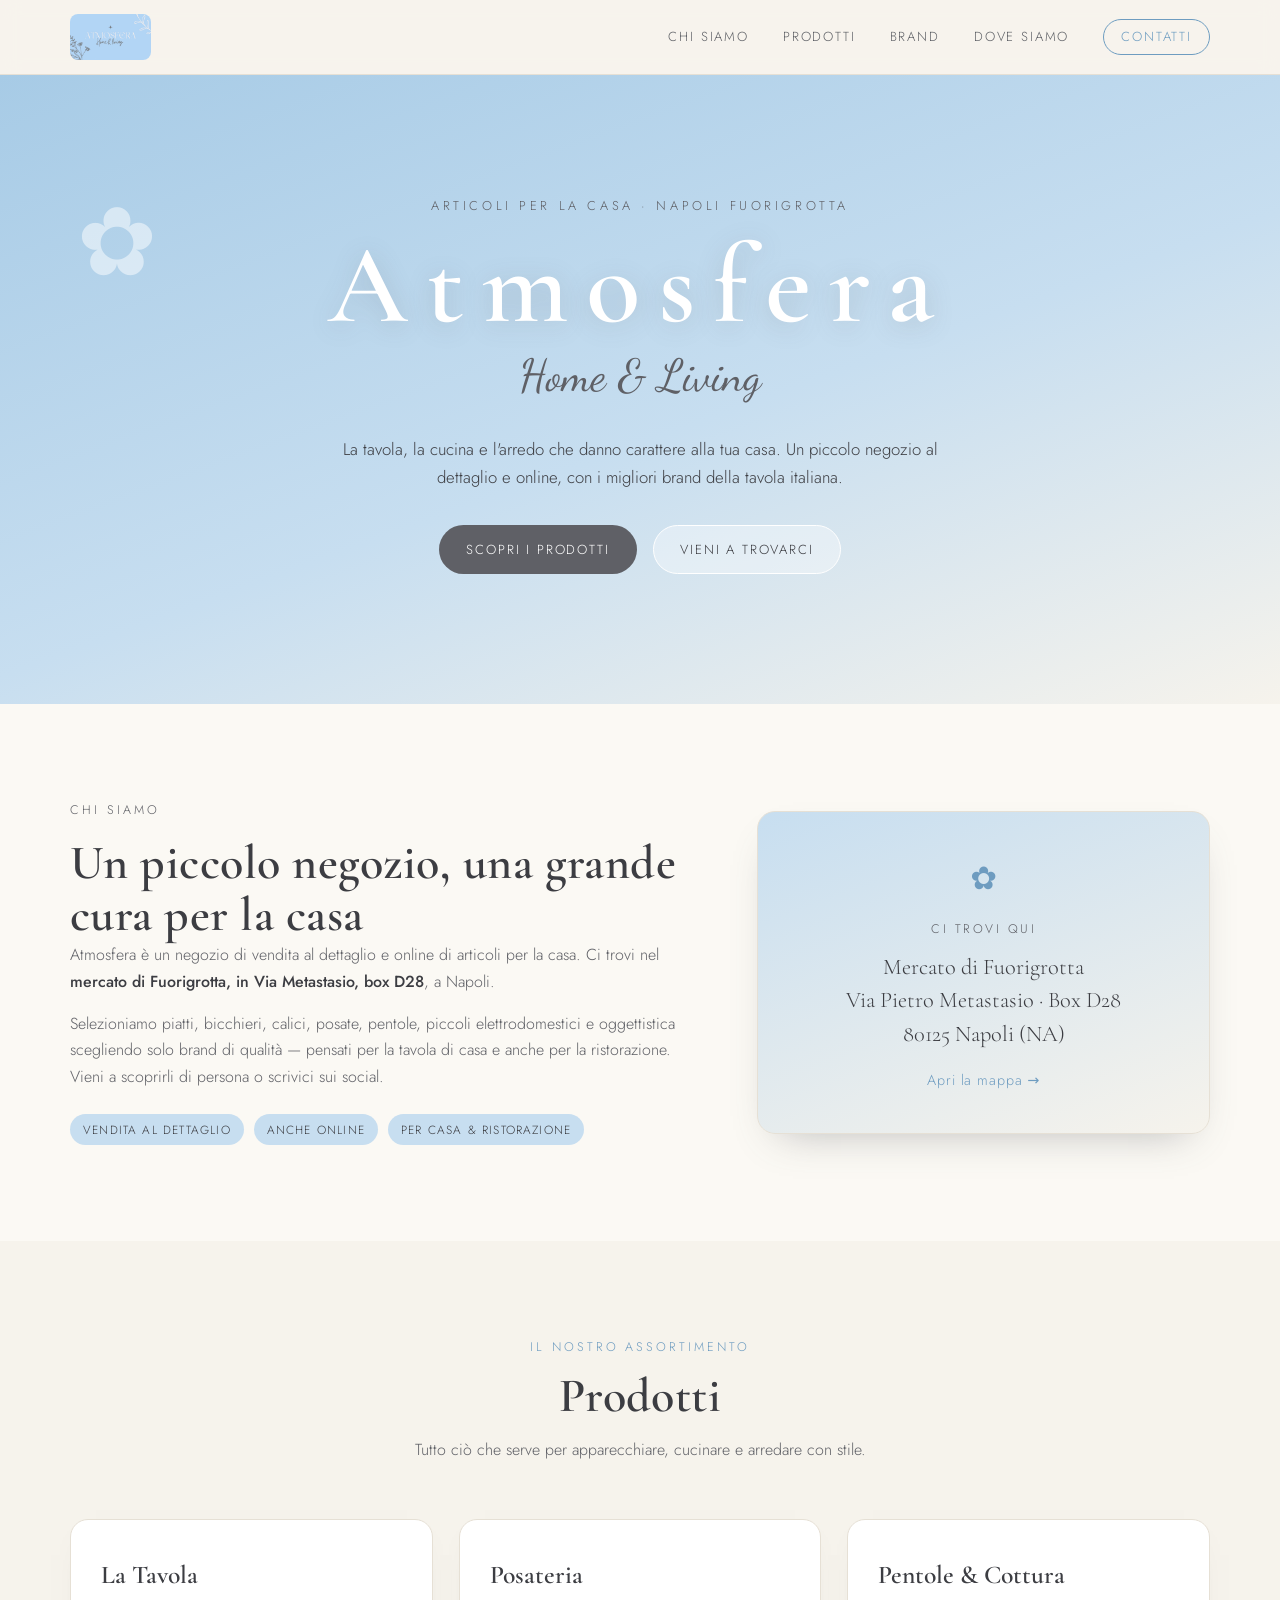
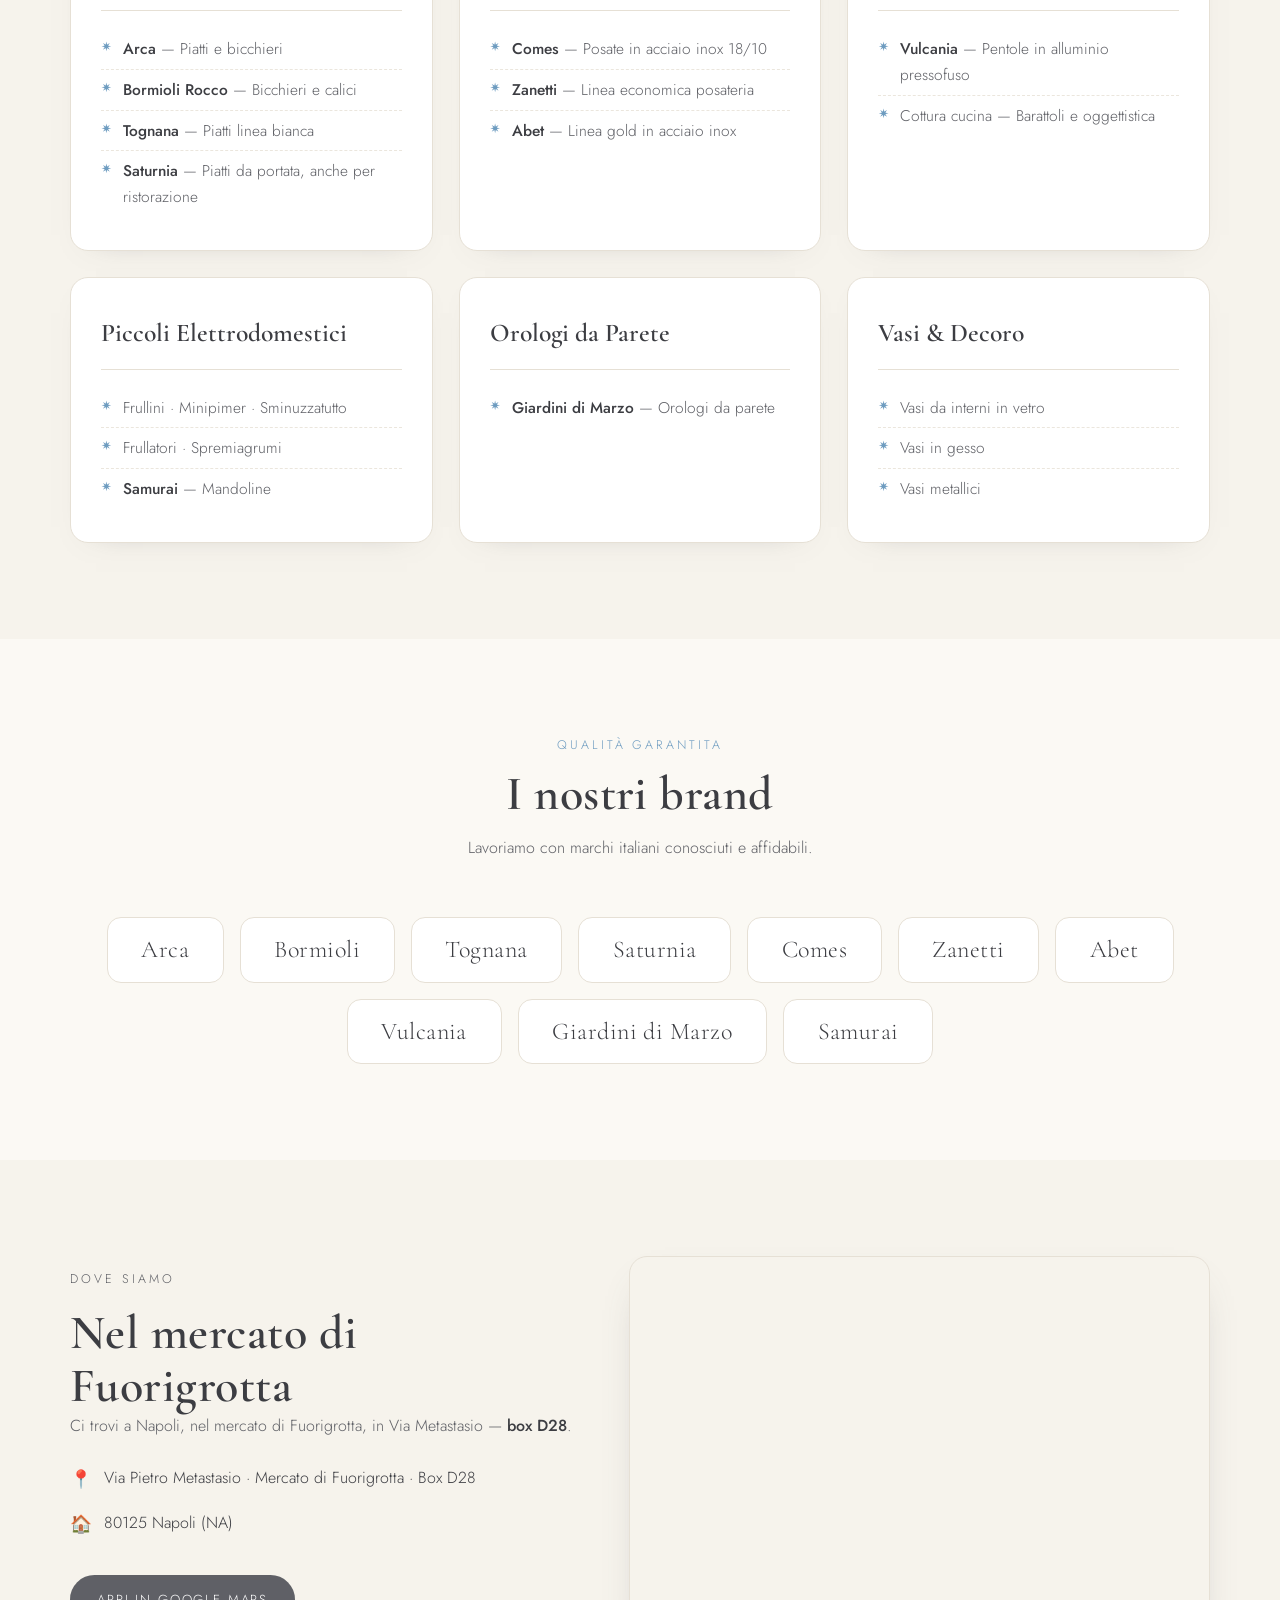
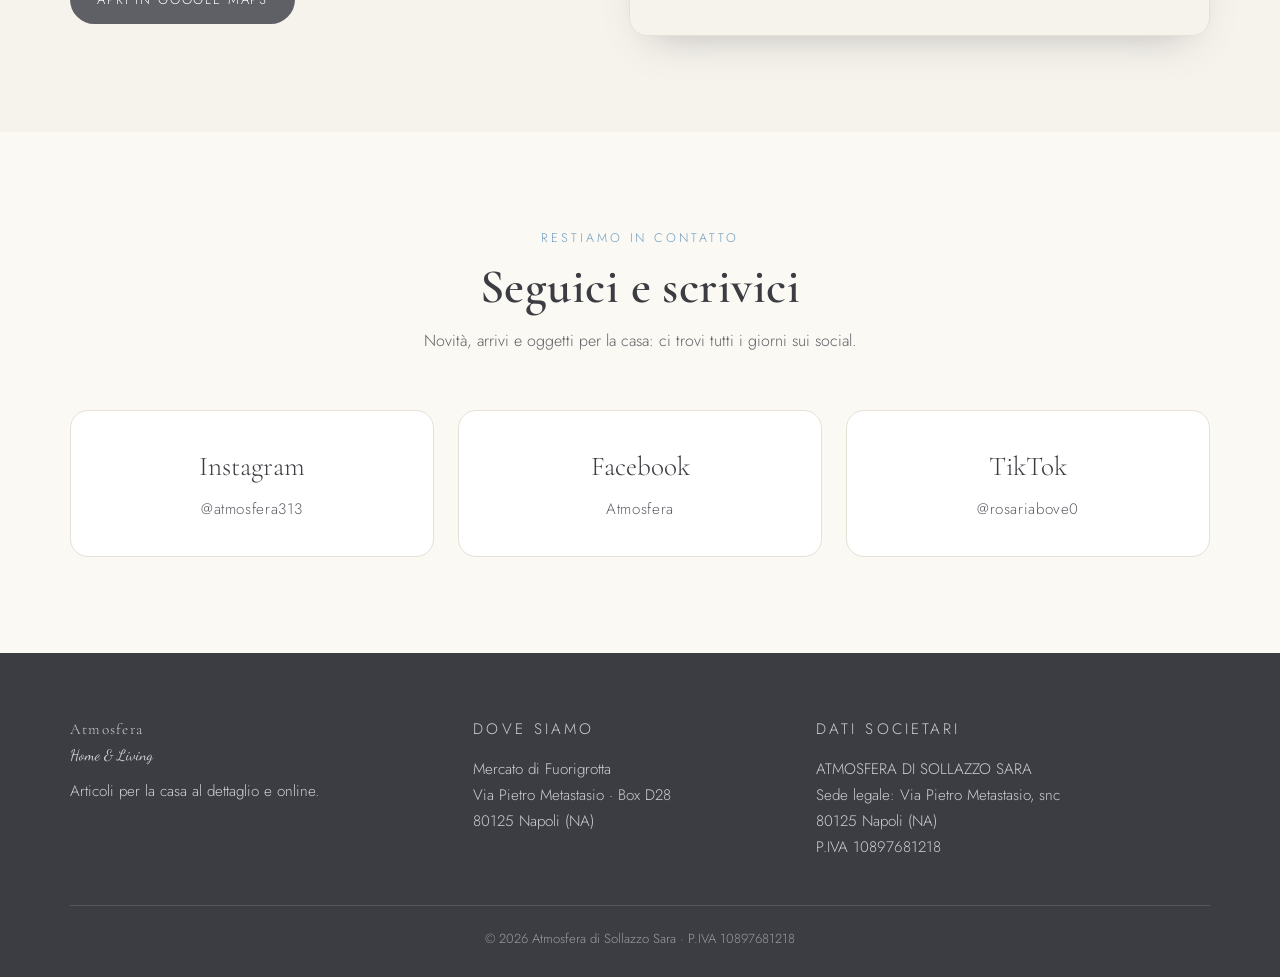
==== index.html @ 94b23c89 "Sito one-page Atmosfera Home & Living Pagina statica pronta per Cloudflare Pages: Chi siamo, Prodott" ====
<!DOCTYPE html>
<html lang="it">
<head>
  <meta charset="UTF-8" />
  <meta name="viewport" content="width=device-width, initial-scale=1.0" />
  <title>Atmosfera — Home &amp; Living | Articoli per la casa a Napoli Fuorigrotta</title>
  <meta name="description" content="Atmosfera, negozio di articoli per la casa a Napoli Fuorigrotta. Piatti, bicchieri, calici, posate, pentole, piccoli elettrodomestici e oggettistica dei migliori brand: Arca, Bormioli, Tognana, Saturnia, Comes, Zanetti, Abet, Vulcania." />
  <meta name="theme-color" content="#A7CBE6" />

  <!-- Open Graph -->
  <meta property="og:type" content="website" />
  <meta property="og:title" content="Atmosfera — Home &amp; Living" />
  <meta property="og:description" content="Articoli per la casa a Napoli Fuorigrotta. La tavola, la cucina e l'arredo, con i migliori brand." />
  <meta property="og:image" content="logo_atmosfera.jpeg" />

  <link rel="icon" type="image/jpeg" href="logo_atmosfera.jpeg" />

  <link rel="preconnect" href="https://fonts.googleapis.com" />
  <link rel="preconnect" href="https://fonts.gstatic.com" crossorigin />
  <link href="https://fonts.googleapis.com/css2?family=Cormorant+Garamond:wght@400;500;600;700&family=Dancing+Script:wght@500;600&family=Jost:wght@300;400;500&display=swap" rel="stylesheet" />

  <link rel="stylesheet" href="styles.css" />
</head>
<body>

  <!-- ===== HEADER ===== -->
  <header class="site-header" id="top">
    <div class="container header-inner">
      <a href="#top" class="brand">
        <img src="logo_atmosfera.jpeg" alt="Atmosfera Home &amp; Living" class="brand-logo" />
      </a>
      <nav class="nav" id="nav">
        <a href="#chi-siamo">Chi siamo</a>
        <a href="#prodotti">Prodotti</a>
        <a href="#brand">Brand</a>
        <a href="#dove">Dove siamo</a>
        <a href="#contatti" class="nav-cta">Contatti</a>
      </nav>
      <button class="nav-toggle" id="navToggle" aria-label="Apri il menu" aria-expanded="false">
        <span></span><span></span><span></span>
      </button>
    </div>
  </header>

  <!-- ===== HERO ===== -->
  <section class="hero">
    <div class="hero-leaf hero-leaf--left">&#10047;</div>
    <div class="container hero-inner reveal">
      <p class="hero-kicker">Articoli per la casa &middot; Napoli Fuorigrotta</p>
      <h1 class="hero-title">Atmosfera</h1>
      <p class="hero-tagline">Home &amp; Living</p>
      <p class="hero-sub">La tavola, la cucina e l'arredo che danno carattere alla tua casa.
        Un piccolo negozio al dettaglio e online, con i migliori brand della tavola italiana.</p>
      <div class="hero-actions">
        <a href="#prodotti" class="btn btn-primary">Scopri i prodotti</a>
        <a href="#dove" class="btn btn-ghost">Vieni a trovarci</a>
      </div>
    </div>
  </section>

  <!-- ===== CHI SIAMO ===== -->
  <section class="section" id="chi-siamo">
    <div class="container chi-grid">
      <div class="chi-text reveal">
        <p class="eyebrow">Chi siamo</p>
        <h2 class="section-title">Un piccolo negozio, una grande cura per la casa</h2>
        <p>Atmosfera è un negozio di vendita al dettaglio e online di articoli per la casa.
          Ci trovi nel <strong>mercato di Fuorigrotta, in Via Metastasio, box D28</strong>, a Napoli.</p>
        <p>Selezioniamo piatti, bicchieri, calici, posate, pentole, piccoli elettrodomestici e
          oggettistica scegliendo solo brand di qualità — pensati per la tavola di casa e anche
          per la ristorazione. Vieni a scoprirli di persona o scrivici sui social.</p>
        <div class="chi-badges">
          <span class="badge">Vendita al dettaglio</span>
          <span class="badge">Anche online</span>
          <span class="badge">Per casa &amp; ristorazione</span>
        </div>
      </div>
      <div class="chi-card reveal">
        <span class="chi-star">&#10047;</span>
        <p class="chi-card-label">Ci trovi qui</p>
        <p class="chi-card-addr">Mercato di Fuorigrotta<br />Via Pietro Metastasio &middot; Box D28<br />80125 Napoli (NA)</p>
        <a href="#dove" class="link-arrow">Apri la mappa &rarr;</a>
      </div>
    </div>
  </section>

  <!-- ===== PRODOTTI ===== -->
  <section class="section section-alt" id="prodotti">
    <div class="container">
      <div class="section-head reveal">
        <p class="eyebrow">Il nostro assortimento</p>
        <h2 class="section-title">Prodotti</h2>
        <p class="section-lead">Tutto ciò che serve per apparecchiare, cucinare e arredare con stile.</p>
      </div>

      <div class="cat-grid">

        <article class="cat-card reveal">
          <h3 class="cat-title">La Tavola</h3>
          <ul class="cat-list">
            <li><strong>Arca</strong> — Piatti e bicchieri</li>
            <li><strong>Bormioli Rocco</strong> — Bicchieri e calici</li>
            <li><strong>Tognana</strong> — Piatti linea bianca</li>
            <li><strong>Saturnia</strong> — Piatti da portata, anche per ristorazione</li>
          </ul>
        </article>

        <article class="cat-card reveal">
          <h3 class="cat-title">Posateria</h3>
          <ul class="cat-list">
            <li><strong>Comes</strong> — Posate in acciaio inox 18/10</li>
            <li><strong>Zanetti</strong> — Linea economica posateria</li>
            <li><strong>Abet</strong> — Linea gold in acciaio inox</li>
          </ul>
        </article>

        <article class="cat-card reveal">
          <h3 class="cat-title">Pentole &amp; Cottura</h3>
          <ul class="cat-list">
            <li><strong>Vulcania</strong> — Pentole in alluminio pressofuso</li>
            <li>Cottura cucina — Barattoli e oggettistica</li>
          </ul>
        </article>

        <article class="cat-card reveal">
          <h3 class="cat-title">Piccoli Elettrodomestici</h3>
          <ul class="cat-list">
            <li>Frullini &middot; Minipimer &middot; Sminuzzatutto</li>
            <li>Frullatori &middot; Spremiagrumi</li>
            <li><strong>Samurai</strong> — Mandoline</li>
          </ul>
        </article>

        <article class="cat-card reveal">
          <h3 class="cat-title">Orologi da Parete</h3>
          <ul class="cat-list">
            <li><strong>Giardini di Marzo</strong> — Orologi da parete</li>
          </ul>
        </article>

        <article class="cat-card reveal">
          <h3 class="cat-title">Vasi &amp; Decoro</h3>
          <ul class="cat-list">
            <li>Vasi da interni in vetro</li>
            <li>Vasi in gesso</li>
            <li>Vasi metallici</li>
          </ul>
        </article>

      </div>
    </div>
  </section>

  <!-- ===== BRAND ===== -->
  <section class="section" id="brand">
    <div class="container">
      <div class="section-head reveal">
        <p class="eyebrow">Qualità garantita</p>
        <h2 class="section-title">I nostri brand</h2>
        <p class="section-lead">Lavoriamo con marchi italiani conosciuti e affidabili.</p>
      </div>
      <div class="brand-grid reveal">
        <span class="brand-chip">Arca</span>
        <span class="brand-chip">Bormioli</span>
        <span class="brand-chip">Tognana</span>
        <span class="brand-chip">Saturnia</span>
        <span class="brand-chip">Comes</span>
        <span class="brand-chip">Zanetti</span>
        <span class="brand-chip">Abet</span>
        <span class="brand-chip">Vulcania</span>
        <span class="brand-chip">Giardini di Marzo</span>
        <span class="brand-chip">Samurai</span>
      </div>
    </div>
  </section>

  <!-- ===== DOVE SIAMO ===== -->
  <section class="section section-alt" id="dove">
    <div class="container dove-grid">
      <div class="dove-text reveal">
        <p class="eyebrow">Dove siamo</p>
        <h2 class="section-title">Nel mercato di Fuorigrotta</h2>
        <p>Ci trovi a Napoli, nel mercato di Fuorigrotta, in Via Metastasio — <strong>box D28</strong>.</p>
        <ul class="info-list">
          <li><span>&#128205;</span> Via Pietro Metastasio &middot; Mercato di Fuorigrotta &middot; Box D28</li>
          <li><span>&#127968;</span> 80125 Napoli (NA)</li>
        </ul>
        <a class="btn btn-primary" target="_blank" rel="noopener"
           href="https://www.google.com/maps/search/?api=1&amp;query=Mercato+di+Fuorigrotta+Via+Metastasio+Napoli">
           Apri in Google Maps
        </a>
      </div>
      <div class="map-wrap reveal">
        <iframe
          title="Mappa Atmosfera — Mercato di Fuorigrotta, Via Metastasio, Napoli"
          src="https://maps.google.com/maps?q=Mercato%20di%20Fuorigrotta%20Via%20Metastasio%20Napoli&amp;t=&amp;z=15&amp;ie=UTF8&amp;iwloc=&amp;output=embed"
          width="100%" height="100%" style="border:0;" allowfullscreen="" loading="lazy"
          referrerpolicy="no-referrer-when-downgrade"></iframe>
      </div>
    </div>
  </section>

  <!-- ===== CONTATTI ===== -->
  <section class="section" id="contatti">
    <div class="container">
      <div class="section-head reveal">
        <p class="eyebrow">Restiamo in contatto</p>
        <h2 class="section-title">Seguici e scrivici</h2>
        <p class="section-lead">Novità, arrivi e oggetti per la casa: ci trovi tutti i giorni sui social.</p>
      </div>
      <div class="social-grid reveal">
        <a class="social-card" href="https://instagram.com/atmosfera313" target="_blank" rel="noopener">
          <span class="social-name">Instagram</span>
          <span class="social-handle">@atmosfera313</span>
        </a>
        <a class="social-card" href="https://www.facebook.com/profile.php?id=61578832847052" target="_blank" rel="noopener">
          <span class="social-name">Facebook</span>
          <span class="social-handle">Atmosfera</span>
        </a>
        <a class="social-card" href="https://www.tiktok.com/@rosariabove0" target="_blank" rel="noopener">
          <span class="social-name">TikTok</span>
          <span class="social-handle">@rosariabove0</span>
        </a>
      </div>
    </div>
  </section>

  <!-- ===== FOOTER ===== -->
  <footer class="site-footer">
    <div class="container footer-grid">
      <div class="footer-col">
        <p class="footer-brand">Atmosfera</p>
        <p class="footer-tag">Home &amp; Living</p>
        <p class="footer-small">Articoli per la casa al dettaglio e online.</p>
      </div>
      <div class="footer-col">
        <p class="footer-h">Dove siamo</p>
        <p>Mercato di Fuorigrotta<br />Via Pietro Metastasio &middot; Box D28<br />80125 Napoli (NA)</p>
      </div>
      <div class="footer-col">
        <p class="footer-h">Dati societari</p>
        <p>ATMOSFERA DI SOLLAZZO SARA<br />
          Sede legale: Via Pietro Metastasio, snc<br />
          80125 Napoli (NA)<br />
          P.IVA 10897681218</p>
      </div>
    </div>
    <div class="container footer-bottom">
      <p>&copy; <span id="year"></span> Atmosfera di Sollazzo Sara &middot; P.IVA 10897681218</p>
    </div>
  </footer>

  <script src="script.js"></script>
</body>
</html>
---- styles.css ----
/* ===== Atmosfera — Home & Living ===== */
:root{
  --blue:        #A7CBE6;
  --blue-soft:   #C7DEF0;
  --blue-deep:   #6E9CC0;
  --cream:       #F6F3EC;
  --cream-2:     #FBF9F4;
  --ivory:       #FFFFFF;
  --grey:        #5F6066;
  --grey-soft:   #84858B;
  --ink:         #3C3D42;
  --line:        #E6E0D5;
  --shadow:      0 18px 40px -22px rgba(94,96,102,.45);
  --radius:      18px;
  --maxw:        1140px;
  --serif:       'Cormorant Garamond', Georgia, serif;
  --script:      'Dancing Script', cursive;
  --sans:        'Jost', system-ui, sans-serif;
}

*{box-sizing:border-box;margin:0;padding:0}
html{scroll-behavior:smooth}
body{
  font-family:var(--sans);
  color:var(--ink);
  background:var(--cream-2);
  line-height:1.65;
  font-weight:300;
  -webkit-font-smoothing:antialiased;
}
a{color:inherit;text-decoration:none}
img{max-width:100%;display:block}

.container{width:90%;max-width:var(--maxw);margin:0 auto}

/* ===== Header ===== */
.site-header{
  position:sticky;top:0;z-index:50;
  background:rgba(246,243,236,.85);
  backdrop-filter:blur(10px);
  border-bottom:1px solid var(--line);
}
.header-inner{display:flex;align-items:center;justify-content:space-between;height:74px}
.brand-logo{height:46px;width:auto;border-radius:8px}
.nav{display:flex;align-items:center;gap:34px}
.nav a{
  font-size:.82rem;letter-spacing:.14em;text-transform:uppercase;
  color:var(--grey);transition:color .2s;
}
.nav a:hover{color:var(--blue-deep)}
.nav-cta{
  border:1px solid var(--blue-deep);border-radius:999px;
  padding:.5em 1.3em;color:var(--blue-deep)!important;
}
.nav-cta:hover{background:var(--blue-deep);color:#fff!important}

.nav-toggle{display:none;flex-direction:column;gap:5px;background:none;border:0;cursor:pointer;padding:6px}
.nav-toggle span{width:26px;height:2px;background:var(--grey);transition:.3s}

/* ===== Hero ===== */
.hero{
  position:relative;overflow:hidden;
  background:linear-gradient(160deg,var(--blue) 0%,var(--blue-soft) 55%,var(--cream) 100%);
  text-align:center;
  padding:120px 0 130px;
}
.hero-leaf{
  position:absolute;font-size:6rem;color:rgba(255,255,255,.5);
  pointer-events:none;
}
.hero-leaf--left{top:14%;left:6%}
.hero-inner{position:relative;z-index:2}
.hero-kicker{
  font-size:.8rem;letter-spacing:.28em;text-transform:uppercase;
  color:var(--grey);margin-bottom:14px;
}
.hero-title{
  font-family:var(--serif);font-weight:600;
  font-size:clamp(3.6rem,11vw,7rem);
  letter-spacing:.16em;color:var(--ivory);
  text-shadow:0 4px 26px rgba(94,96,102,.22);
  line-height:1;
}
.hero-tagline{
  font-family:var(--script);font-size:clamp(1.8rem,5vw,2.8rem);
  color:var(--grey);margin:-2px 0 22px;
}
.hero-sub{
  max-width:620px;margin:0 auto 34px;color:var(--ink);
  font-size:1.05rem;
}
.hero-actions{display:flex;gap:16px;justify-content:center;flex-wrap:wrap}

/* ===== Buttons ===== */
.btn{
  display:inline-block;font-size:.82rem;letter-spacing:.14em;text-transform:uppercase;
  padding:.95em 2em;border-radius:999px;transition:.25s;border:1px solid transparent;
}
.btn-primary{background:var(--grey);color:#fff}
.btn-primary:hover{background:var(--ink);transform:translateY(-2px)}
.btn-ghost{border-color:var(--ivory);color:var(--ink);background:rgba(255,255,255,.35)}
.btn-ghost:hover{background:var(--ivory);transform:translateY(-2px)}

/* ===== Sections ===== */
.section{padding:96px 0}
.section-alt{background:var(--cream)}
.eyebrow{
  font-size:.78rem;letter-spacing:.24em;text-transform:uppercase;
  color:var(--blue-deep);margin-bottom:12px;
}
.section-title{
  font-family:var(--serif);font-weight:600;
  font-size:clamp(2rem,5vw,3rem);color:var(--ink);line-height:1.1;letter-spacing:.01em;
}
.section-head{text-align:center;max-width:640px;margin:0 auto 56px}
.section-lead{color:var(--grey);margin-top:14px}

/* ===== Chi siamo ===== */
.chi-grid{display:grid;grid-template-columns:1.4fr 1fr;gap:54px;align-items:center}
.chi-text p{margin-bottom:16px;color:var(--grey)}
.chi-text strong{color:var(--ink);font-weight:500}
.chi-badges{display:flex;gap:10px;flex-wrap:wrap;margin-top:24px}
.badge{
  font-size:.74rem;letter-spacing:.1em;text-transform:uppercase;
  background:var(--blue-soft);color:var(--ink);
  padding:.5em 1.1em;border-radius:999px;
}
.chi-card{
  background:linear-gradient(160deg,var(--blue-soft),var(--cream));
  border:1px solid var(--line);border-radius:var(--radius);
  padding:40px 36px;box-shadow:var(--shadow);text-align:center;
}
.chi-star{font-size:2rem;color:var(--blue-deep)}
.chi-card-label{
  font-size:.78rem;letter-spacing:.2em;text-transform:uppercase;
  color:var(--grey);margin:14px 0 10px;
}
.chi-card-addr{font-family:var(--serif);font-size:1.4rem;color:var(--ink);line-height:1.5}
.link-arrow{display:inline-block;margin-top:18px;color:var(--blue-deep);font-size:.9rem;letter-spacing:.06em}
.link-arrow:hover{color:var(--ink)}

/* ===== Prodotti ===== */
.cat-grid{display:grid;grid-template-columns:repeat(3,1fr);gap:26px}
.cat-card{
  background:var(--ivory);border:1px solid var(--line);border-radius:var(--radius);
  padding:34px 30px;transition:.3s;box-shadow:0 10px 30px -26px rgba(94,96,102,.5);
}
.cat-card:hover{transform:translateY(-6px);box-shadow:var(--shadow);border-color:var(--blue)}
.cat-title{
  font-family:var(--serif);font-weight:600;font-size:1.6rem;color:var(--ink);
  margin-bottom:18px;padding-bottom:14px;border-bottom:1px solid var(--line);
}
.cat-list{list-style:none}
.cat-list li{
  position:relative;padding:7px 0 7px 22px;color:var(--grey);font-size:.97rem;
  border-bottom:1px dashed rgba(230,224,213,.8);
}
.cat-list li:last-child{border-bottom:0}
.cat-list li::before{
  content:"\2737";position:absolute;left:0;top:7px;color:var(--blue-deep);font-size:.8rem;
}
.cat-list strong{color:var(--ink);font-weight:500}

/* ===== Brand ===== */
.brand-grid{display:flex;flex-wrap:wrap;gap:16px;justify-content:center}
.brand-chip{
  font-family:var(--serif);font-size:1.5rem;color:var(--ink);
  background:var(--ivory);border:1px solid var(--line);
  padding:.5em 1.4em;border-radius:14px;transition:.25s;letter-spacing:.02em;
}
.brand-chip:hover{background:var(--blue);color:#fff;transform:translateY(-3px)}

/* ===== Dove siamo ===== */
.dove-grid{display:grid;grid-template-columns:1fr 1.15fr;gap:54px;align-items:center}
.dove-text p{color:var(--grey);margin-bottom:18px}
.dove-text strong{color:var(--ink);font-weight:500}
.info-list{list-style:none;margin:0 0 28px}
.info-list li{display:flex;gap:12px;align-items:flex-start;padding:8px 0;color:var(--ink)}
.info-list span{font-size:1.1rem}
.map-wrap{
  height:380px;border-radius:var(--radius);overflow:hidden;
  border:1px solid var(--line);box-shadow:var(--shadow);
}
.map-wrap iframe{width:100%;height:100%}

/* ===== Contatti / Social ===== */
.social-grid{display:grid;grid-template-columns:repeat(3,1fr);gap:24px}
.social-card{
  background:var(--ivory);border:1px solid var(--line);border-radius:var(--radius);
  padding:34px;text-align:center;transition:.3s;
}
.social-card:hover{transform:translateY(-6px);background:var(--blue-soft);box-shadow:var(--shadow)}
.social-name{
  display:block;font-family:var(--serif);font-size:1.7rem;color:var(--ink);margin-bottom:6px;
}
.social-handle{color:var(--grey);font-size:.95rem;letter-spacing:.04em}

/* ===== Footer ===== */
.site-footer{background:var(--ink);color:#d9dade;padding:64px 0 28px}
.footer-grid{display:grid;grid-template-columns:1.2fr 1fr 1.3fr;gap:40px}
.footer-brand{font-family:var(--serif);font-size:2rem;color:#fff;letter-spacing:.08em}
.footer-tag{font-family:var(--script);font-size:1.4rem;color:var(--blue);margin-bottom:10px}
.footer-small{font-size:.9rem;color:#a9aab0}
.footer-h{
  font-size:.78rem;letter-spacing:.2em;text-transform:uppercase;color:var(--blue);margin-bottom:14px;
}
.footer-col p{font-size:.95rem;color:#cdced3;line-height:1.7}
.footer-bottom{
  margin-top:44px;padding-top:22px;border-top:1px solid rgba(255,255,255,.12);
  text-align:center;font-size:.82rem;color:#9a9ba1;
}

/* ===== Reveal animation ===== */
.reveal{opacity:0;transform:translateY(26px);transition:opacity .7s ease,transform .7s ease}
.reveal.in{opacity:1;transform:none}

/* ===== Responsive ===== */
@media(max-width:900px){
  .chi-grid,.dove-grid{grid-template-columns:1fr;gap:36px}
  .cat-grid,.social-grid{grid-template-columns:repeat(2,1fr)}
  .footer-grid{grid-template-columns:1fr 1fr}
}
@media(max-width:640px){
  .nav{
    position:fixed;inset:74px 0 auto 0;flex-direction:column;gap:0;
    background:var(--cream);border-bottom:1px solid var(--line);
    padding:10px 0;transform:translateY(-130%);transition:transform .35s;
  }
  .nav.open{transform:none}
  .nav a{padding:14px 24px;width:100%;border-bottom:1px solid var(--line)}
  .nav-cta{border:0;border-radius:0;color:var(--blue-deep)!important}
  .nav-toggle{display:flex}
  .cat-grid,.social-grid,.footer-grid{grid-template-columns:1fr}
  .section{padding:70px 0}
  .hero{padding:90px 0 100px}
}
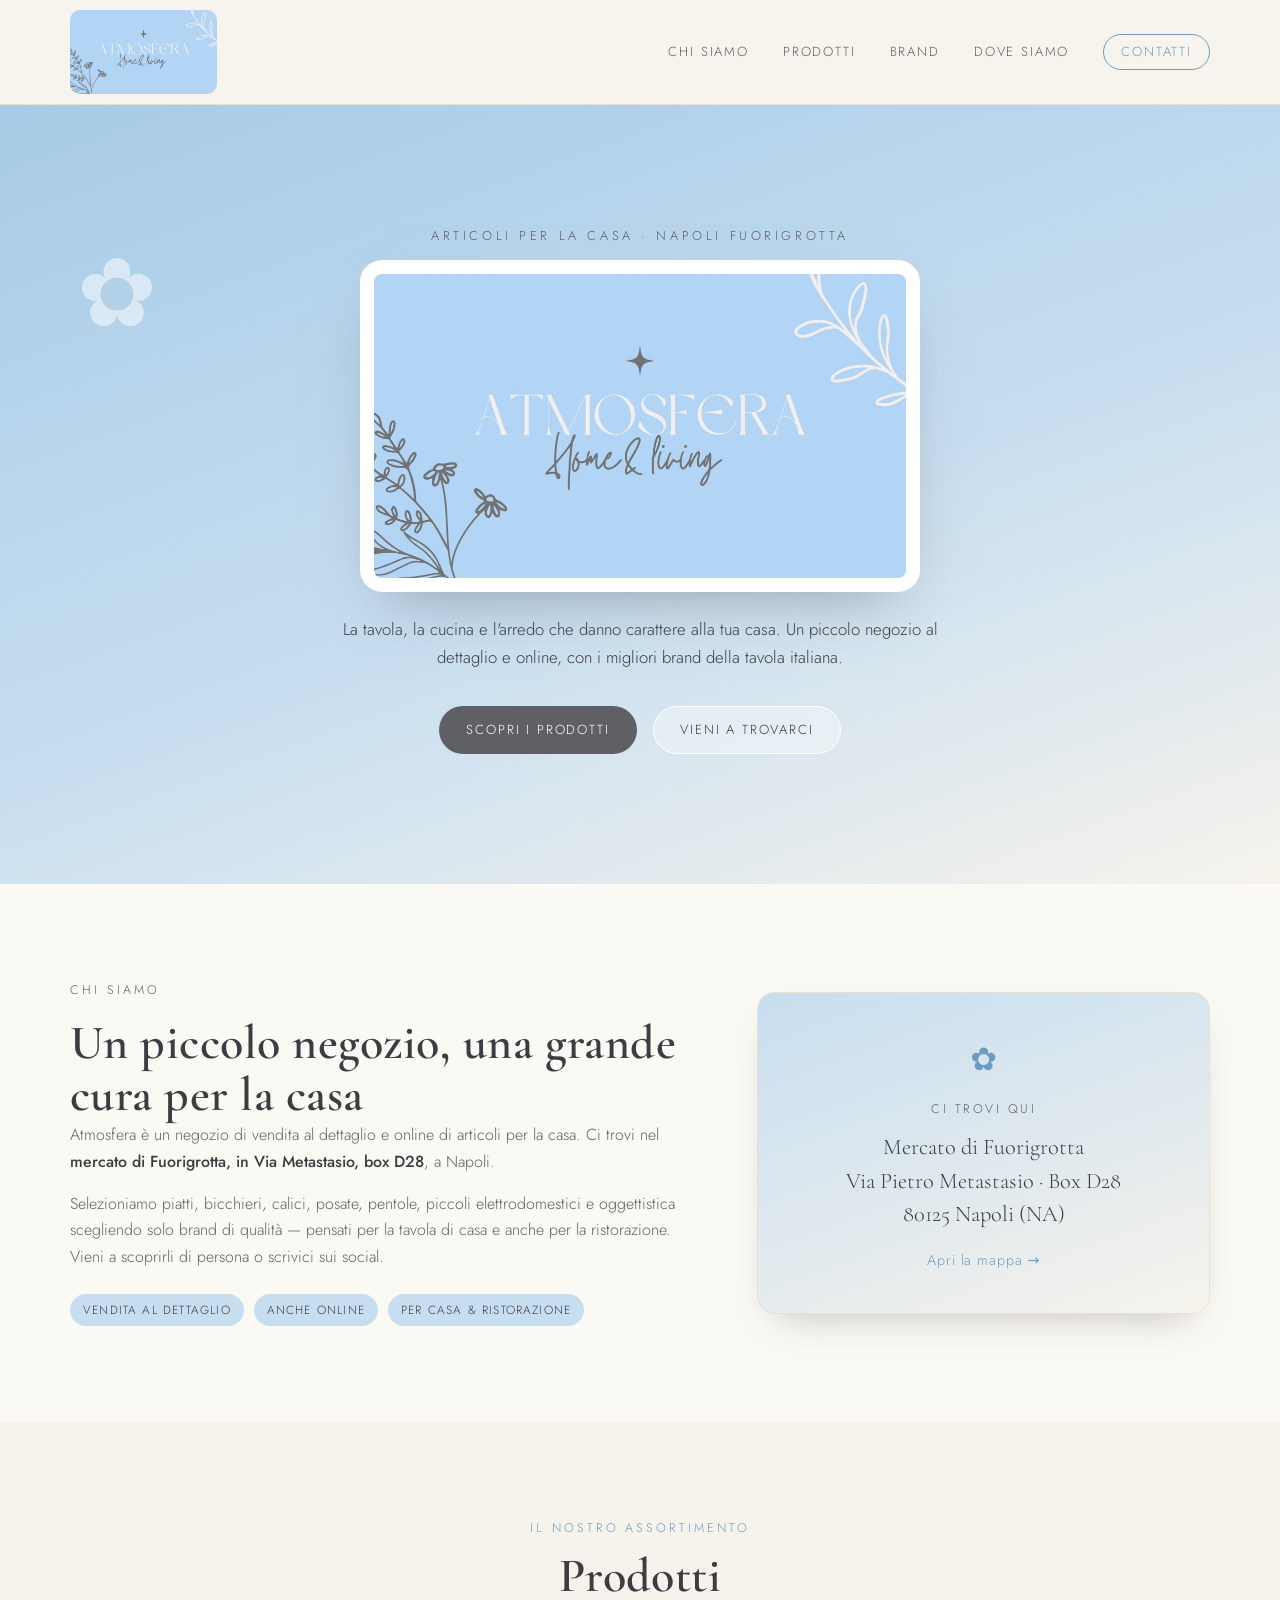
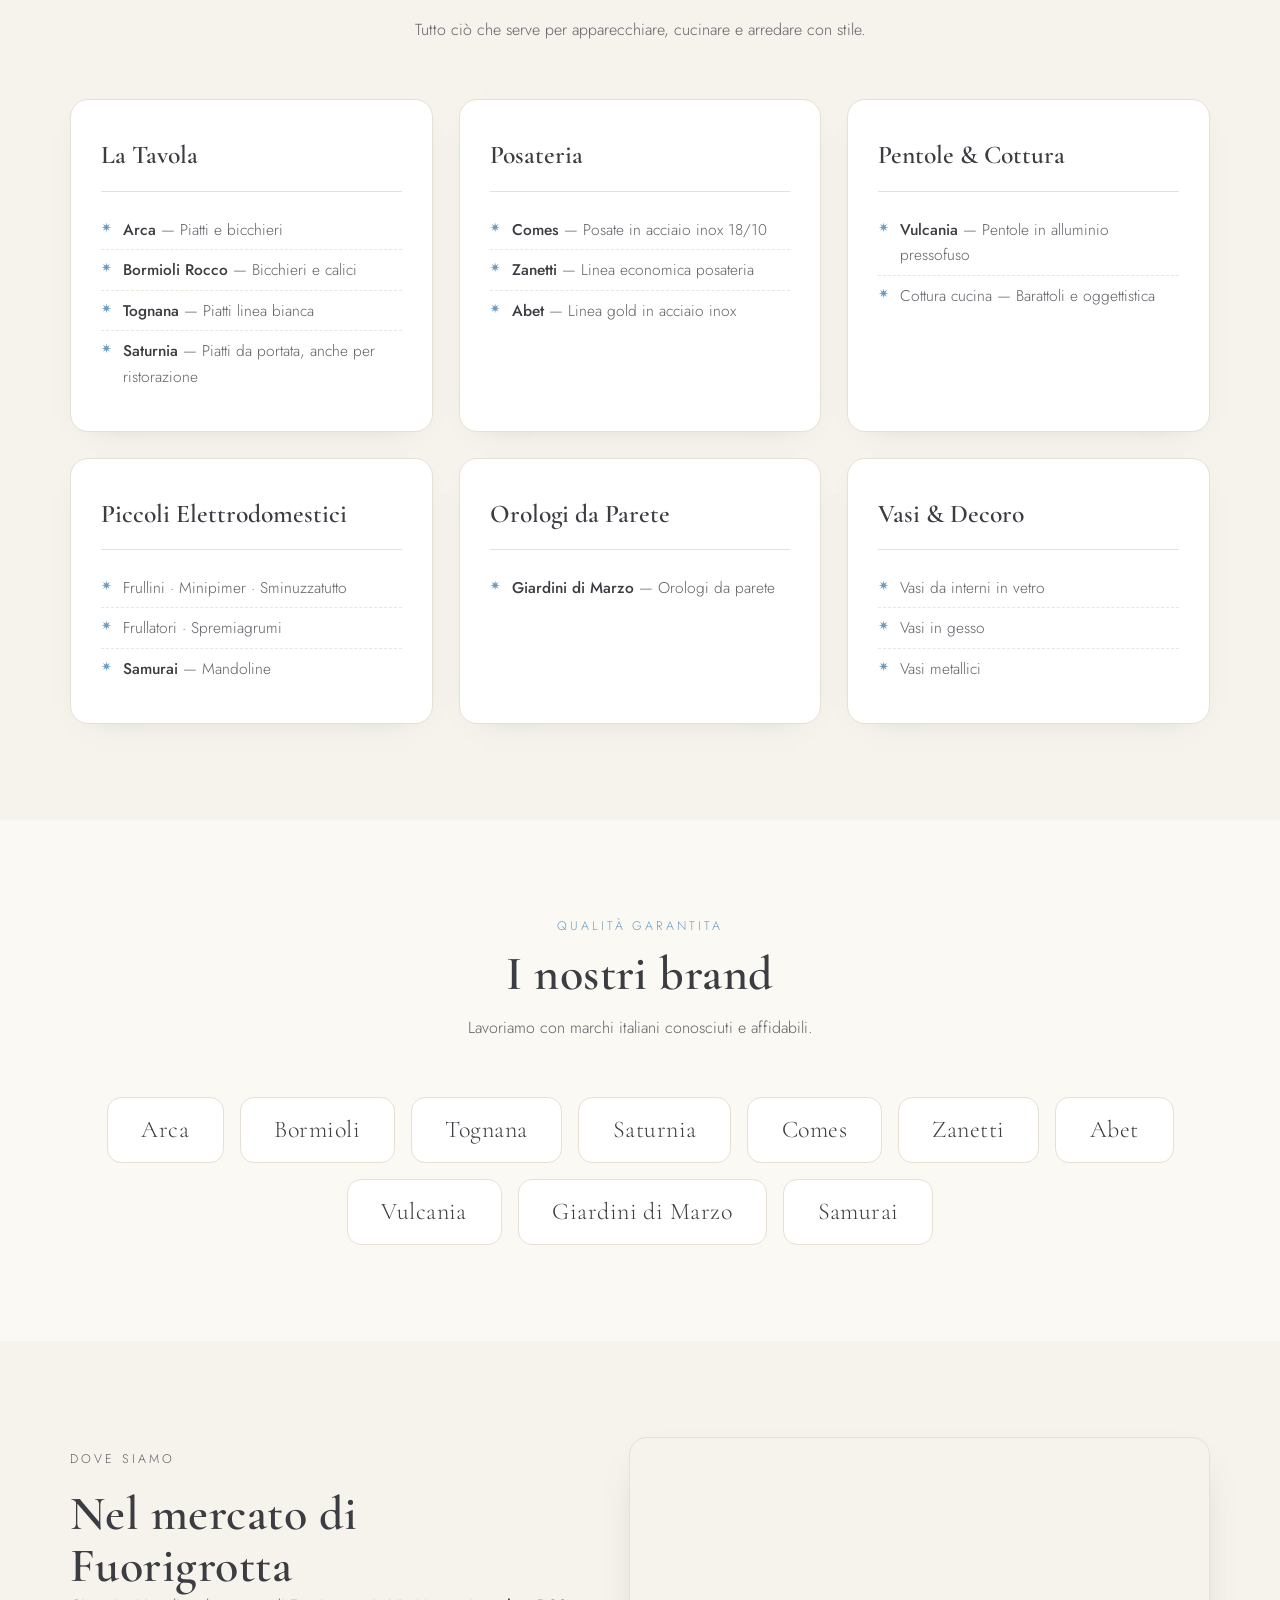
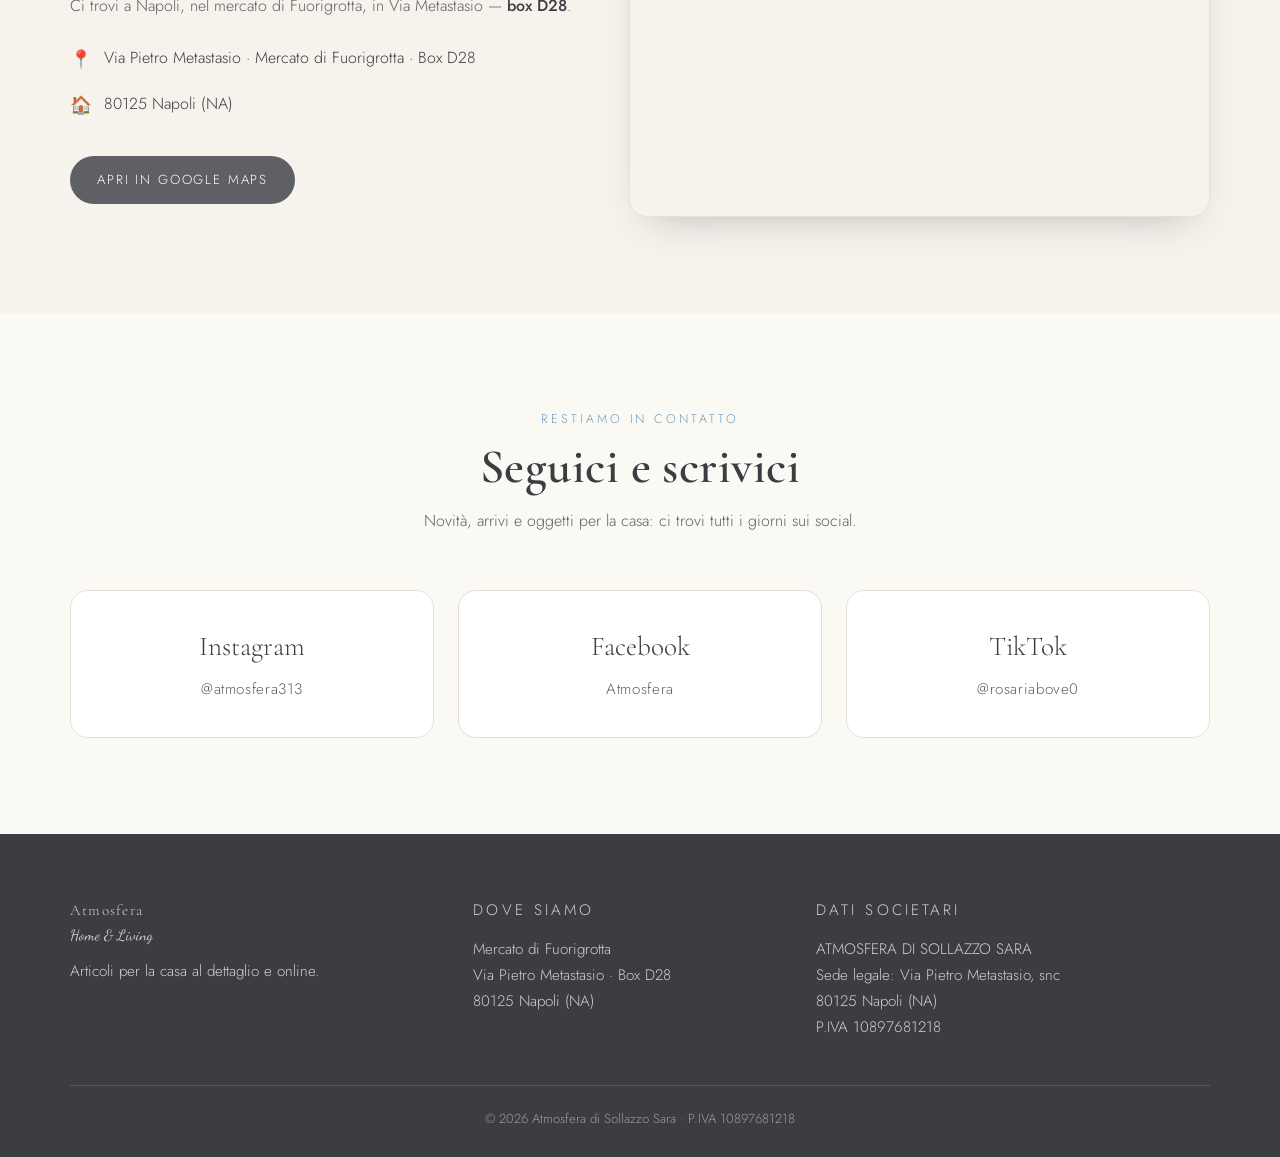
==== commit 8e59d348: "Logo grande in evidenza nella hero Co-Authored-By: Claude Opus 4.8 <noreply@anthropic.com>" ====
--- a/index.html
+++ b/index.html
@@ -47,8 +47,9 @@
     <div class="hero-leaf hero-leaf--left">&#10047;</div>
     <div class="container hero-inner reveal">
       <p class="hero-kicker">Articoli per la casa &middot; Napoli Fuorigrotta</p>
-      <h1 class="hero-title">Atmosfera</h1>
-      <p class="hero-tagline">Home &amp; Living</p>
+      <h1 class="hero-logo-wrap">
+        <img src="logo_atmosfera.jpeg" alt="Atmosfera — Home &amp; Living" class="hero-logo" />
+      </h1>
       <p class="hero-sub">La tavola, la cucina e l'arredo che danno carattere alla tua casa.
         Un piccolo negozio al dettaglio e online, con i migliori brand della tavola italiana.</p>
       <div class="hero-actions">
--- a/styles.css
+++ b/styles.css
@@ -40,8 +40,8 @@
   backdrop-filter:blur(10px);
   border-bottom:1px solid var(--line);
 }
-.header-inner{display:flex;align-items:center;justify-content:space-between;height:74px}
-.brand-logo{height:46px;width:auto;border-radius:8px}
+.header-inner{display:flex;align-items:center;justify-content:space-between;height:104px}
+.brand-logo{height:84px;width:auto;border-radius:10px}
 .nav{display:flex;align-items:center;gap:34px}
 .nav a{
   font-size:.82rem;letter-spacing:.14em;text-transform:uppercase;
@@ -74,16 +74,13 @@
   font-size:.8rem;letter-spacing:.28em;text-transform:uppercase;
   color:var(--grey);margin-bottom:14px;
 }
-.hero-title{
-  font-family:var(--serif);font-weight:600;
-  font-size:clamp(3.6rem,11vw,7rem);
-  letter-spacing:.16em;color:var(--ivory);
-  text-shadow:0 4px 26px rgba(94,96,102,.22);
-  line-height:1;
-}
-.hero-tagline{
-  font-family:var(--script);font-size:clamp(1.8rem,5vw,2.8rem);
-  color:var(--grey);margin:-2px 0 22px;
+.hero-logo-wrap{margin:6px auto 24px;display:flex;justify-content:center}
+.hero-logo{
+  width:min(560px,86vw);height:auto;
+  border-radius:22px;
+  background:var(--ivory);
+  padding:14px;
+  box-shadow:0 26px 60px -28px rgba(94,96,102,.55);
 }
 .hero-sub{
   max-width:620px;margin:0 auto 34px;color:var(--ink);
@@ -222,7 +219,7 @@
 }
 @media(max-width:640px){
   .nav{
-    position:fixed;inset:74px 0 auto 0;flex-direction:column;gap:0;
+    position:fixed;inset:104px 0 auto 0;flex-direction:column;gap:0;
     background:var(--cream);border-bottom:1px solid var(--line);
     padding:10px 0;transform:translateY(-130%);transition:transform .35s;
   }
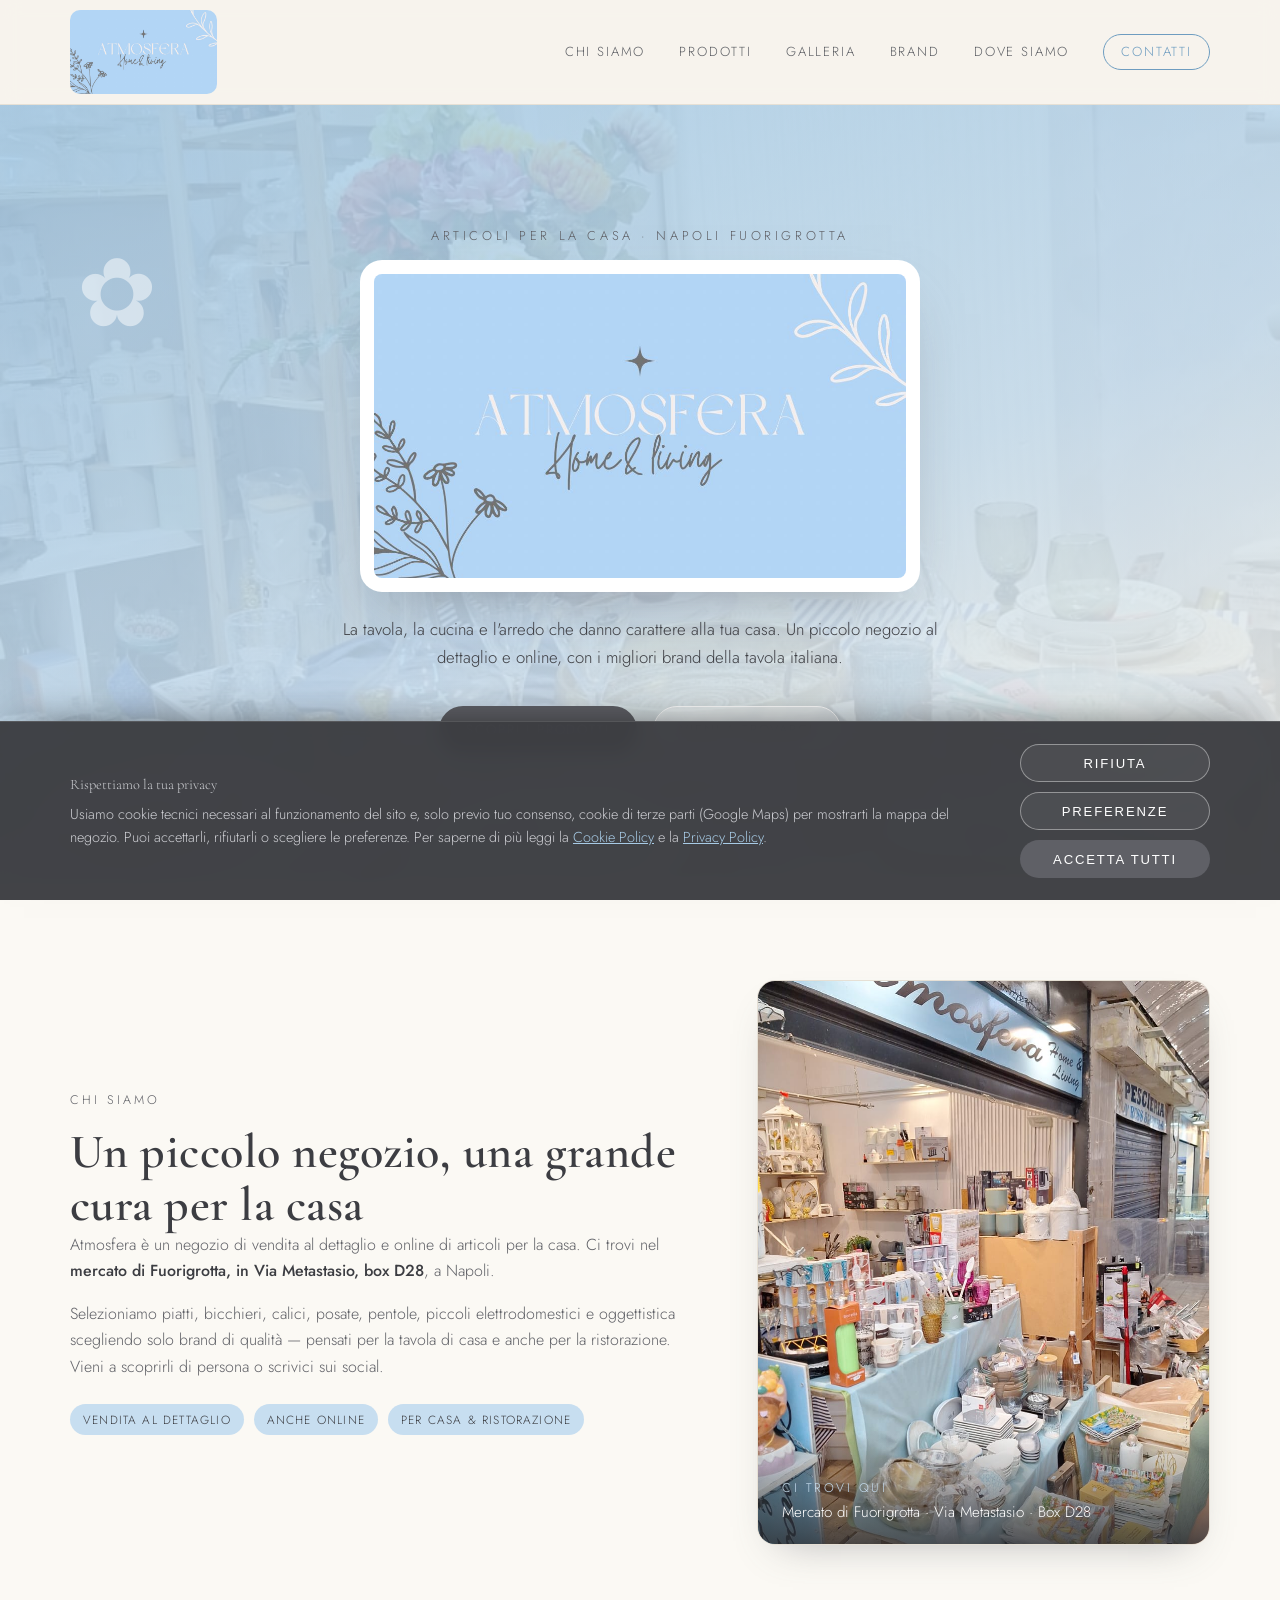
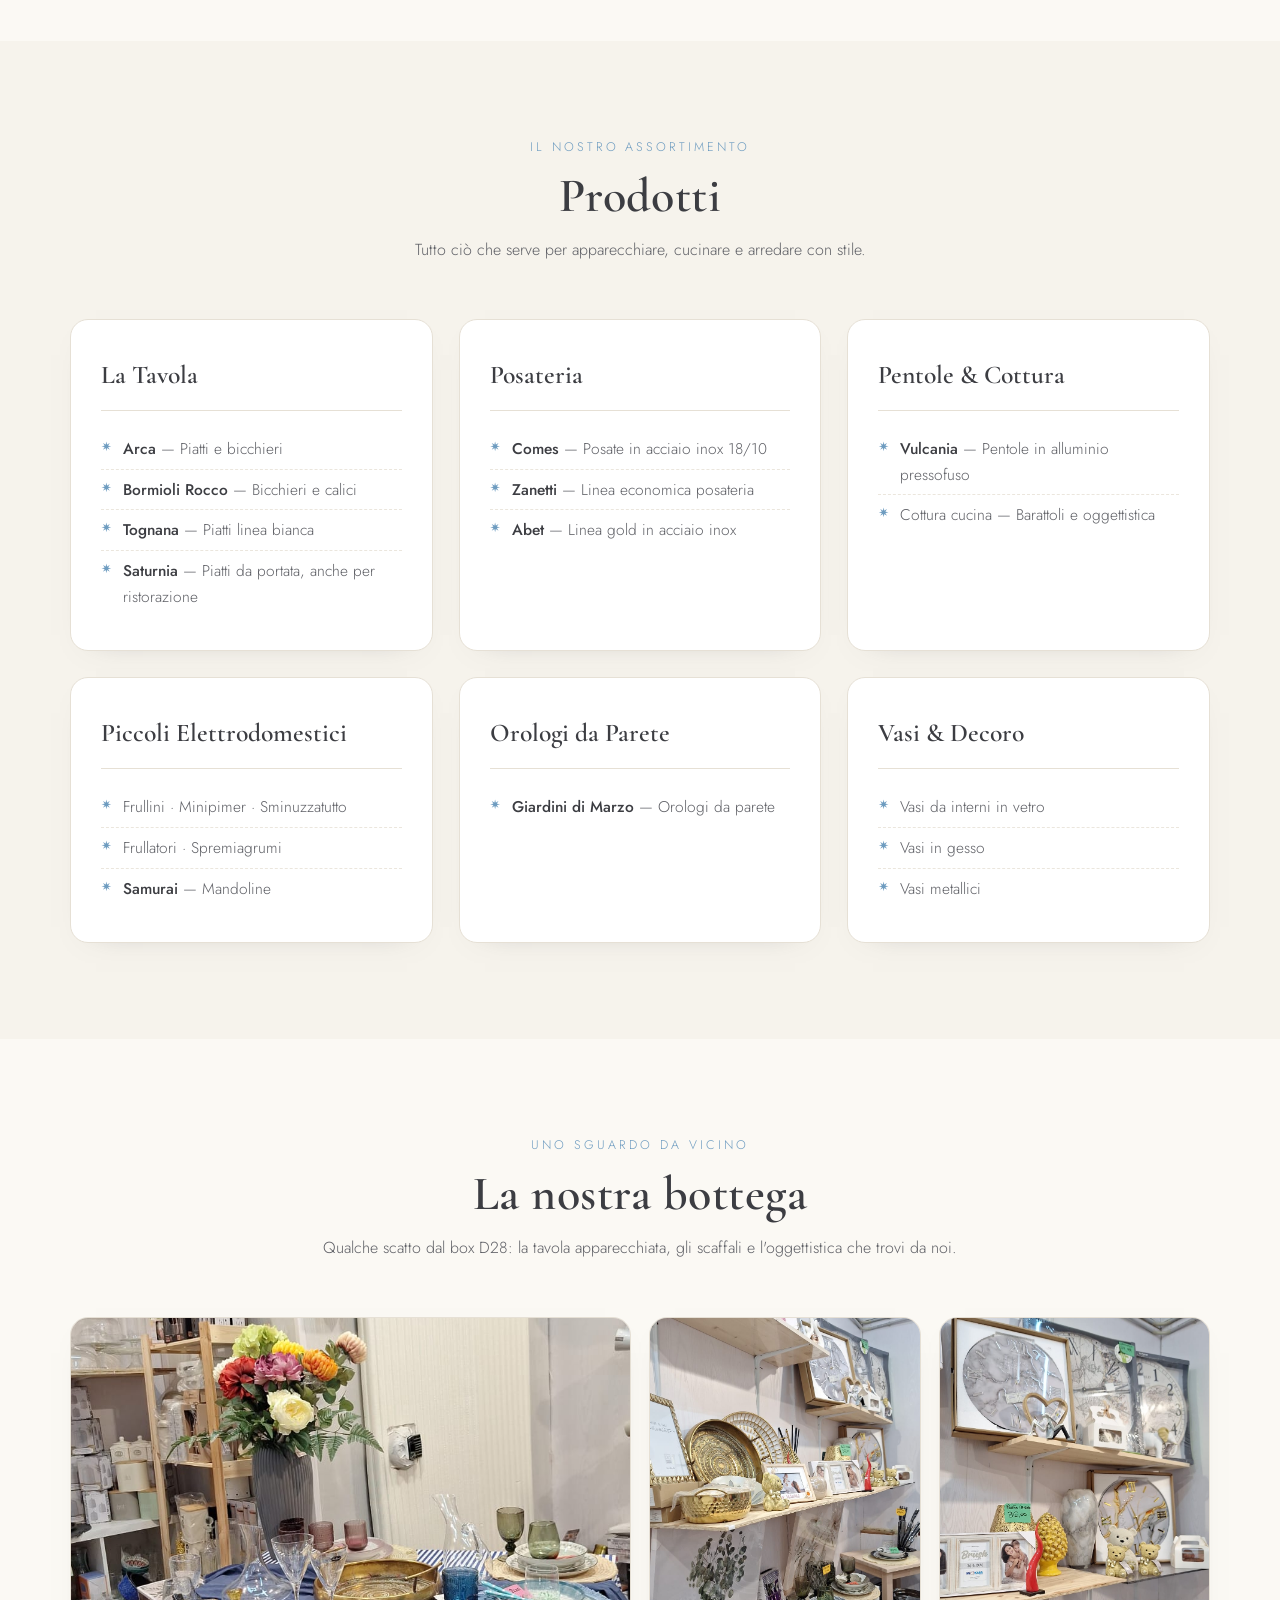
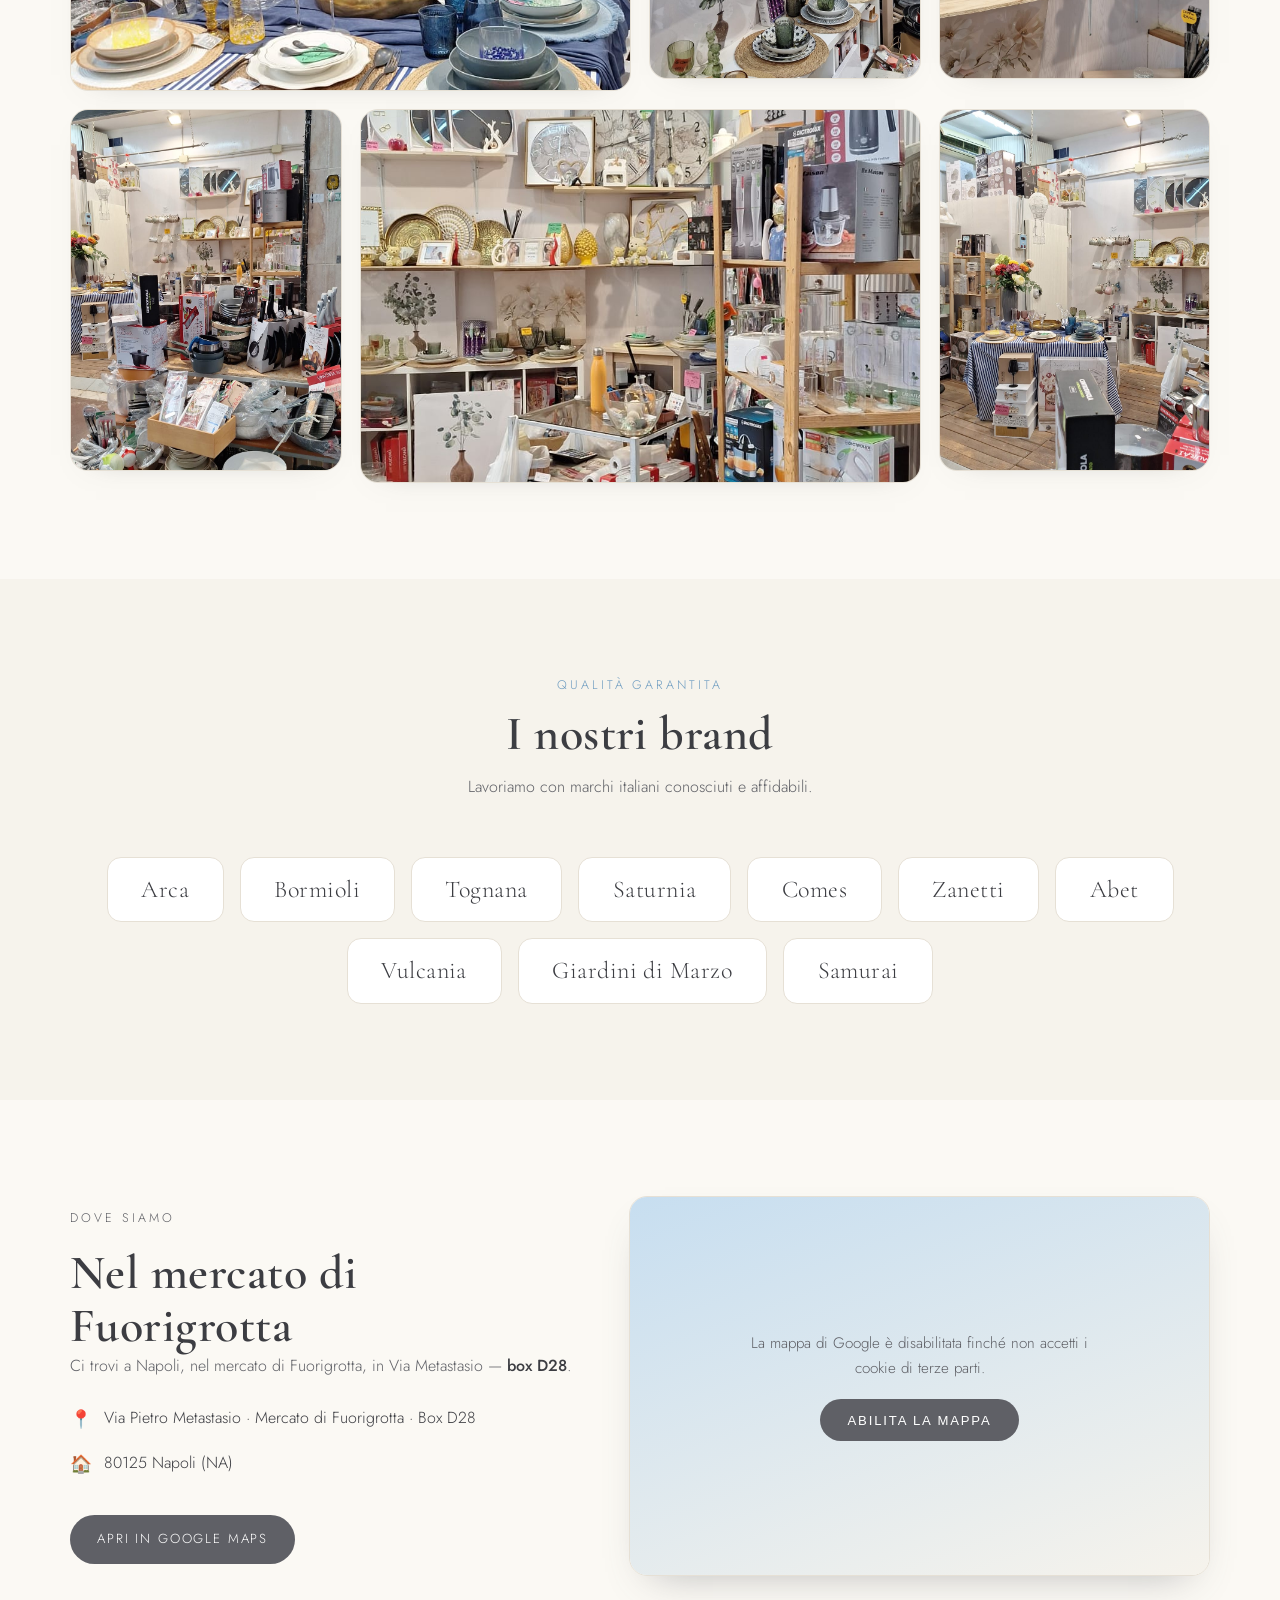
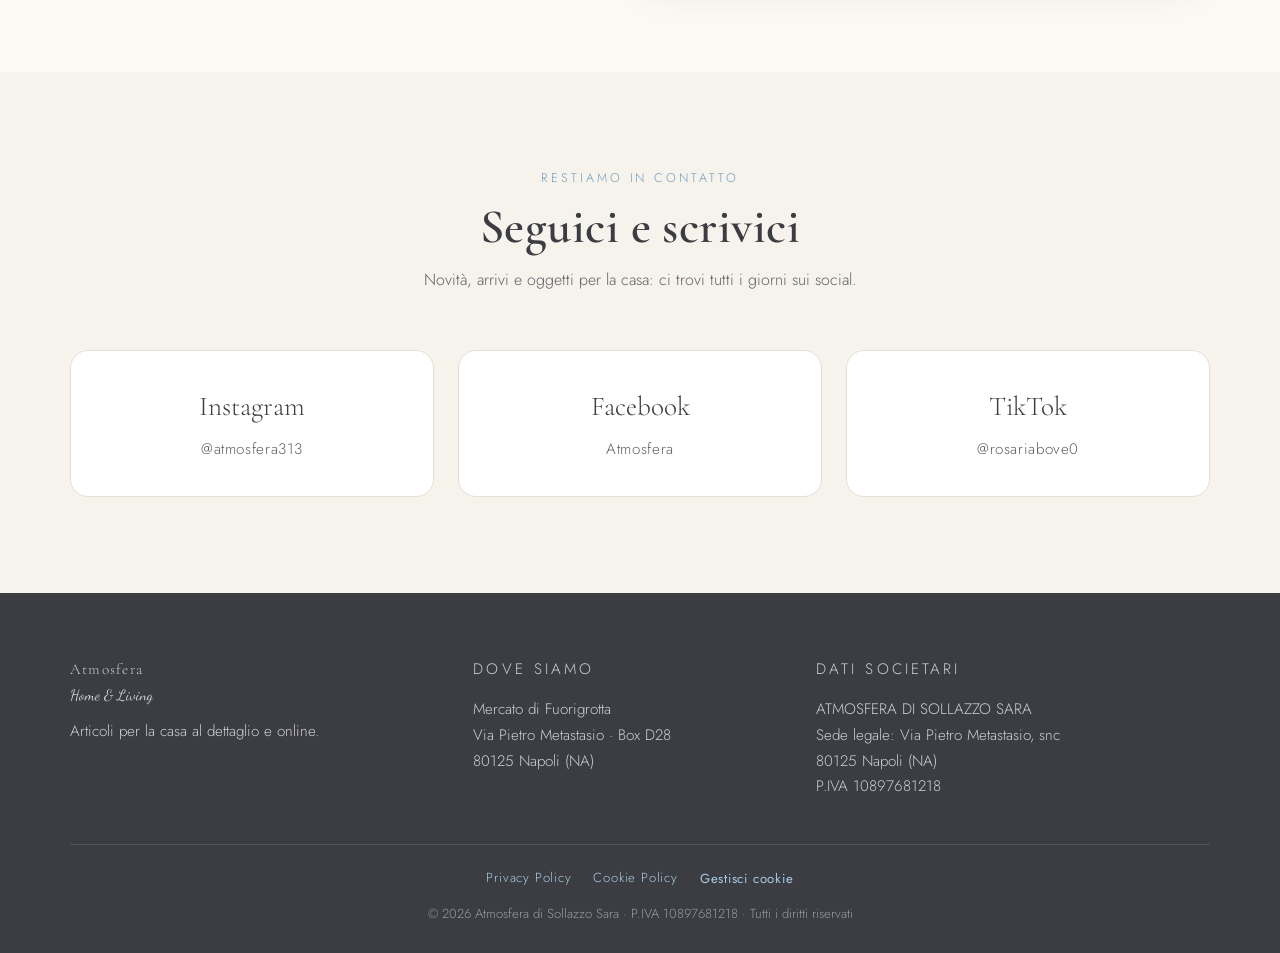
==== commit cb2fa43b: "Foto reali del negozio + conformità GDPR (privacy, cookie, banner) - Integrate 7 foto del negozio: s" ====
--- a/index.html
+++ b/index.html
@@ -32,6 +32,7 @@
       <nav class="nav" id="nav">
         <a href="#chi-siamo">Chi siamo</a>
         <a href="#prodotti">Prodotti</a>
+        <a href="#galleria">Galleria</a>
         <a href="#brand">Brand</a>
         <a href="#dove">Dove siamo</a>
         <a href="#contatti" class="nav-cta">Contatti</a>
@@ -44,6 +45,7 @@
 
   <!-- ===== HERO ===== -->
   <section class="hero">
+    <img src="foto-tavola.jpeg" alt="" class="hero-bg" aria-hidden="true" />
     <div class="hero-leaf hero-leaf--left">&#10047;</div>
     <div class="container hero-inner reveal">
       <p class="hero-kicker">Articoli per la casa &middot; Napoli Fuorigrotta</p>
@@ -76,12 +78,13 @@
           <span class="badge">Per casa &amp; ristorazione</span>
         </div>
       </div>
-      <div class="chi-card reveal">
-        <span class="chi-star">&#10047;</span>
-        <p class="chi-card-label">Ci trovi qui</p>
-        <p class="chi-card-addr">Mercato di Fuorigrotta<br />Via Pietro Metastasio &middot; Box D28<br />80125 Napoli (NA)</p>
-        <a href="#dove" class="link-arrow">Apri la mappa &rarr;</a>
-      </div>
+      <figure class="chi-photo reveal">
+        <img src="foto-vetrina.jpeg" alt="La vetrina di Atmosfera Home &amp; Living nel mercato di Fuorigrotta a Napoli" loading="lazy" />
+        <figcaption>
+          <span class="chi-card-label">Ci trovi qui</span>
+          Mercato di Fuorigrotta &middot; Via Metastasio &middot; Box D28
+        </figcaption>
+      </figure>
     </div>
   </section>
 
@@ -152,8 +155,39 @@
     </div>
   </section>
 
+  <!-- ===== GALLERIA ===== -->
+  <section class="section" id="galleria">
+    <div class="container">
+      <div class="section-head reveal">
+        <p class="eyebrow">Uno sguardo da vicino</p>
+        <h2 class="section-title">La nostra bottega</h2>
+        <p class="section-lead">Qualche scatto dal box D28: la tavola apparecchiata, gli scaffali e l'oggettistica che trovi da noi.</p>
+      </div>
+      <div class="gallery reveal">
+        <figure class="gallery-item gallery-item--wide">
+          <img src="foto-tavola.jpeg" alt="Tavola apparecchiata con piatti, calici e centrotavola da Atmosfera" loading="lazy" />
+        </figure>
+        <figure class="gallery-item">
+          <img src="foto-scaffali.jpeg" alt="Scaffali con piatti dorati, bicchieri e oggettistica per la casa" loading="lazy" />
+        </figure>
+        <figure class="gallery-item">
+          <img src="foto-orologi.jpeg" alt="Orologi da parete, cornici e decorazioni" loading="lazy" />
+        </figure>
+        <figure class="gallery-item">
+          <img src="foto-esposizione.jpeg" alt="Esposizione di pentole, posate e piccoli elettrodomestici" loading="lazy" />
+        </figure>
+        <figure class="gallery-item gallery-item--wide">
+          <img src="foto-interno.jpeg" alt="Interno del negozio Atmosfera con scaffali e piccoli elettrodomestici" loading="lazy" />
+        </figure>
+        <figure class="gallery-item">
+          <img src="foto-ambiente.jpeg" alt="Ambiente del negozio Atmosfera Home & Living" loading="lazy" />
+        </figure>
+      </div>
+    </div>
+  </section>
+
   <!-- ===== BRAND ===== -->
-  <section class="section" id="brand">
+  <section class="section section-alt" id="brand">
     <div class="container">
       <div class="section-head reveal">
         <p class="eyebrow">Qualità garantita</p>
@@ -176,7 +210,7 @@
   </section>
 
   <!-- ===== DOVE SIAMO ===== -->
-  <section class="section section-alt" id="dove">
+  <section class="section" id="dove">
     <div class="container dove-grid">
       <div class="dove-text reveal">
         <p class="eyebrow">Dove siamo</p>
@@ -193,16 +227,21 @@
       </div>
       <div class="map-wrap reveal">
         <iframe
+          id="gmap"
           title="Mappa Atmosfera — Mercato di Fuorigrotta, Via Metastasio, Napoli"
-          src="https://maps.google.com/maps?q=Mercato%20di%20Fuorigrotta%20Via%20Metastasio%20Napoli&amp;t=&amp;z=15&amp;ie=UTF8&amp;iwloc=&amp;output=embed"
+          data-consent-src="https://maps.google.com/maps?q=Mercato%20di%20Fuorigrotta%20Via%20Metastasio%20Napoli&amp;t=&amp;z=15&amp;ie=UTF8&amp;iwloc=&amp;output=embed"
           width="100%" height="100%" style="border:0;" allowfullscreen="" loading="lazy"
           referrerpolicy="no-referrer-when-downgrade"></iframe>
+        <div class="map-placeholder" id="mapPlaceholder">
+          <p>La mappa di Google è disabilitata finché non accetti i cookie di terze parti.</p>
+          <button type="button" class="btn btn-primary" data-cookie-accept-maps>Abilita la mappa</button>
+        </div>
       </div>
     </div>
   </section>
 
   <!-- ===== CONTATTI ===== -->
-  <section class="section" id="contatti">
+  <section class="section section-alt" id="contatti">
     <div class="container">
       <div class="section-head reveal">
         <p class="eyebrow">Restiamo in contatto</p>
@@ -247,10 +286,47 @@
       </div>
     </div>
     <div class="container footer-bottom">
-      <p>&copy; <span id="year"></span> Atmosfera di Sollazzo Sara &middot; P.IVA 10897681218</p>
+      <nav class="footer-legal">
+        <a href="privacy.html">Privacy Policy</a>
+        <a href="cookie.html">Cookie Policy</a>
+        <button type="button" class="footer-legal-btn" data-cookie-settings>Gestisci cookie</button>
+      </nav>
+      <p>&copy; <span id="year"></span> Atmosfera di Sollazzo Sara &middot; P.IVA 10897681218 &middot; Tutti i diritti riservati</p>
     </div>
   </footer>
 
+  <!-- ===== COOKIE BANNER ===== -->
+  <div class="cookie-banner" id="cookieBanner" role="dialog" aria-live="polite"
+       aria-label="Informativa sui cookie" hidden>
+    <div class="cookie-inner">
+      <div class="cookie-text">
+        <p class="cookie-title">Rispettiamo la tua privacy</p>
+        <p>Usiamo cookie tecnici necessari al funzionamento del sito e, solo previo tuo consenso,
+          cookie di terze parti (Google Maps) per mostrarti la mappa del negozio. Puoi accettarli,
+          rifiutarli o scegliere le preferenze. Per saperne di più leggi la
+          <a href="cookie.html">Cookie Policy</a> e la <a href="privacy.html">Privacy Policy</a>.</p>
+
+        <div class="cookie-prefs" id="cookiePrefs" hidden>
+          <label class="cookie-option">
+            <input type="checkbox" checked disabled />
+            <span><strong>Cookie tecnici / necessari</strong> — sempre attivi, indispensabili al funzionamento del sito.</span>
+          </label>
+          <label class="cookie-option">
+            <input type="checkbox" id="prefThirdParty" />
+            <span><strong>Cookie di terze parti</strong> — Google Maps, per visualizzare la mappa interattiva.</span>
+          </label>
+        </div>
+      </div>
+      <div class="cookie-actions">
+        <button type="button" class="btn btn-ghost cookie-btn" data-cookie-reject>Rifiuta</button>
+        <button type="button" class="btn btn-ghost cookie-btn" data-cookie-prefs-toggle>Preferenze</button>
+        <button type="button" class="btn btn-primary cookie-btn" data-cookie-accept-all>Accetta tutti</button>
+        <button type="button" class="btn btn-primary cookie-btn" data-cookie-save hidden>Salva preferenze</button>
+      </div>
+    </div>
+  </div>
+
+  <script src="cookie-consent.js"></script>
   <script src="script.js"></script>
 </body>
 </html>
--- a/styles.css
+++ b/styles.css
@@ -19,6 +19,7 @@
 }
 
 *{box-sizing:border-box;margin:0;padding:0}
+[hidden]{display:none!important}
 html{scroll-behavior:smooth}
 body{
   font-family:var(--sans);
@@ -64,9 +65,18 @@
   text-align:center;
   padding:120px 0 130px;
 }
+.hero-bg{
+  position:absolute;inset:0;width:100%;height:100%;
+  object-fit:cover;opacity:.22;z-index:0;
+  filter:saturate(1.05);
+}
+.hero::after{
+  content:"";position:absolute;inset:0;z-index:1;pointer-events:none;
+  background:linear-gradient(160deg,rgba(167,203,230,.55) 0%,rgba(199,222,240,.45) 55%,rgba(246,243,236,.7) 100%);
+}
 .hero-leaf{
   position:absolute;font-size:6rem;color:rgba(255,255,255,.5);
-  pointer-events:none;
+  pointer-events:none;z-index:2;
 }
 .hero-leaf--left{top:14%;left:6%}
 .hero-inner{position:relative;z-index:2}
@@ -127,11 +137,39 @@
   border:1px solid var(--line);border-radius:var(--radius);
   padding:40px 36px;box-shadow:var(--shadow);text-align:center;
 }
+.chi-photo{
+  position:relative;border-radius:var(--radius);overflow:hidden;
+  border:1px solid var(--line);box-shadow:var(--shadow);
+}
+.chi-photo img{width:100%;height:100%;object-fit:cover;aspect-ratio:4/5}
+.chi-photo figcaption{
+  position:absolute;left:0;right:0;bottom:0;
+  padding:46px 24px 20px;color:#fff;font-size:.95rem;line-height:1.5;
+  background:linear-gradient(to top,rgba(45,46,50,.82),rgba(45,46,50,0));
+}
+.chi-photo figcaption .chi-card-label{
+  display:block;color:var(--blue-soft);margin:0 0 4px;
+}
 .chi-star{font-size:2rem;color:var(--blue-deep)}
 .chi-card-label{
   font-size:.78rem;letter-spacing:.2em;text-transform:uppercase;
   color:var(--grey);margin:14px 0 10px;
 }
+
+/* ===== Galleria ===== */
+.gallery{
+  display:grid;grid-template-columns:repeat(4,1fr);gap:18px;grid-auto-flow:dense;
+}
+.gallery-item{
+  margin:0;border-radius:var(--radius);overflow:hidden;
+  border:1px solid var(--line);box-shadow:0 10px 30px -26px rgba(94,96,102,.5);
+  aspect-ratio:3/4;background:var(--cream);
+}
+.gallery-item--wide{grid-column:span 2;aspect-ratio:3/2}
+.gallery-item img{
+  width:100%;height:100%;object-fit:cover;transition:transform .5s ease;
+}
+.gallery-item:hover img{transform:scale(1.05)}
 .chi-card-addr{font-family:var(--serif);font-size:1.4rem;color:var(--ink);line-height:1.5}
 .link-arrow{display:inline-block;margin-top:18px;color:var(--blue-deep);font-size:.9rem;letter-spacing:.06em}
 .link-arrow:hover{color:var(--ink)}
@@ -175,10 +213,17 @@
 .info-list li{display:flex;gap:12px;align-items:flex-start;padding:8px 0;color:var(--ink)}
 .info-list span{font-size:1.1rem}
 .map-wrap{
+  position:relative;
   height:380px;border-radius:var(--radius);overflow:hidden;
   border:1px solid var(--line);box-shadow:var(--shadow);
 }
 .map-wrap iframe{width:100%;height:100%}
+.map-placeholder{
+  position:absolute;inset:0;display:flex;flex-direction:column;
+  align-items:center;justify-content:center;gap:18px;text-align:center;
+  padding:28px;background:linear-gradient(160deg,var(--blue-soft),var(--cream));
+}
+.map-placeholder p{color:var(--grey);max-width:340px;font-size:.95rem}
 
 /* ===== Contatti / Social ===== */
 .social-grid{display:grid;grid-template-columns:repeat(3,1fr);gap:24px}
@@ -206,6 +251,94 @@
   margin-top:44px;padding-top:22px;border-top:1px solid rgba(255,255,255,.12);
   text-align:center;font-size:.82rem;color:#9a9ba1;
 }
+.footer-legal{
+  display:flex;gap:8px 22px;flex-wrap:wrap;justify-content:center;
+  align-items:center;margin-bottom:14px;
+}
+.footer-legal a,.footer-legal-btn{
+  color:var(--blue);font-size:.82rem;letter-spacing:.06em;
+  background:none;border:0;cursor:pointer;padding:0;font-family:inherit;
+  transition:color .2s;
+}
+.footer-legal a:hover,.footer-legal-btn:hover{color:#fff}
+
+/* ===== Cookie banner ===== */
+.cookie-banner{
+  position:fixed;left:0;right:0;bottom:0;z-index:200;
+  background:rgba(60,61,66,.97);backdrop-filter:blur(8px);
+  color:#e9eaee;border-top:1px solid rgba(255,255,255,.12);
+  box-shadow:0 -18px 40px -24px rgba(0,0,0,.6);
+  transform:translateY(110%);transition:transform .4s ease;
+}
+.cookie-banner.open{transform:none}
+.cookie-inner{
+  width:90%;max-width:var(--maxw);margin:0 auto;
+  display:flex;gap:28px;align-items:center;padding:22px 0;
+}
+.cookie-text{flex:1}
+.cookie-title{
+  font-family:var(--serif);font-size:1.35rem;color:#fff;margin-bottom:6px;
+}
+.cookie-text p{font-size:.9rem;line-height:1.6;color:#cdced3}
+.cookie-text a{color:var(--blue);text-decoration:underline}
+.cookie-prefs{margin-top:16px;display:flex;flex-direction:column;gap:12px}
+.cookie-option{
+  display:flex;gap:12px;align-items:flex-start;font-size:.88rem;color:#cdced3;
+}
+.cookie-option input{margin-top:4px;flex:0 0 auto;width:16px;height:16px;accent-color:var(--blue-deep)}
+.cookie-option strong{color:#fff;font-weight:500}
+.cookie-actions{
+  display:flex;flex-direction:column;gap:10px;flex:0 0 auto;min-width:190px;
+}
+.cookie-btn{width:100%;text-align:center;padding:.8em 1.4em}
+.cookie-banner .btn-ghost{
+  border-color:rgba(255,255,255,.4);color:#fff;background:rgba(255,255,255,.06);
+}
+.cookie-banner .btn-ghost:hover{background:rgba(255,255,255,.16)}
+
+@media(max-width:760px){
+  .cookie-inner{flex-direction:column;align-items:stretch;gap:18px}
+  .cookie-actions{flex-direction:row;flex-wrap:wrap;min-width:0}
+  .cookie-btn{flex:1 1 140px}
+}
+
+/* ===== Pagine legali ===== */
+.legal-hero{
+  background:linear-gradient(160deg,var(--blue) 0%,var(--blue-soft) 60%,var(--cream) 100%);
+  padding:70px 0 56px;text-align:center;
+}
+.legal-hero .eyebrow{color:var(--grey)}
+.legal-hero h1{
+  font-family:var(--serif);font-weight:600;
+  font-size:clamp(2rem,5vw,2.8rem);color:var(--ink);line-height:1.1;
+}
+.legal-hero .legal-updated{margin-top:12px;font-size:.85rem;color:var(--grey)}
+.legal{padding:64px 0 90px}
+.legal-content{max-width:780px;margin:0 auto}
+.legal-content h2{
+  font-family:var(--serif);font-weight:600;font-size:1.5rem;color:var(--ink);
+  margin:38px 0 12px;
+}
+.legal-content h3{
+  font-size:1rem;font-weight:500;color:var(--ink);margin:24px 0 8px;letter-spacing:.02em;
+}
+.legal-content p{color:var(--grey);margin-bottom:14px}
+.legal-content ul{margin:0 0 16px;padding-left:22px;color:var(--grey)}
+.legal-content li{margin-bottom:8px}
+.legal-content strong{color:var(--ink);font-weight:500}
+.legal-content a{color:var(--blue-deep);text-decoration:underline}
+.legal-box{
+  background:var(--ivory);border:1px solid var(--line);border-radius:var(--radius);
+  padding:24px 26px;margin:22px 0;box-shadow:0 10px 30px -26px rgba(94,96,102,.5);
+}
+.legal-box p{margin-bottom:6px}
+.legal-table{width:100%;border-collapse:collapse;margin:14px 0 24px;font-size:.92rem}
+.legal-table th,.legal-table td{
+  text-align:left;padding:11px 12px;border:1px solid var(--line);vertical-align:top;color:var(--grey);
+}
+.legal-table th{background:var(--cream);color:var(--ink);font-weight:500}
+.back-home{display:inline-block;margin-top:30px;color:var(--blue-deep);font-size:.9rem}
+.back-home:hover{color:var(--ink)}
 
 /* ===== Reveal animation ===== */
 .reveal{opacity:0;transform:translateY(26px);transition:opacity .7s ease,transform .7s ease}
@@ -216,8 +349,13 @@
   .chi-grid,.dove-grid{grid-template-columns:1fr;gap:36px}
   .cat-grid,.social-grid{grid-template-columns:repeat(2,1fr)}
   .footer-grid{grid-template-columns:1fr 1fr}
+  .gallery{grid-template-columns:repeat(2,1fr)}
+  .gallery-item--wide{grid-column:span 2}
+  .chi-photo img{aspect-ratio:16/10}
 }
 @media(max-width:640px){
+  .gallery{grid-template-columns:1fr 1fr;gap:12px}
+  .gallery-item,.gallery-item--wide{aspect-ratio:1/1;grid-column:auto}
   .nav{
     position:fixed;inset:104px 0 auto 0;flex-direction:column;gap:0;
     background:var(--cream);border-bottom:1px solid var(--line);
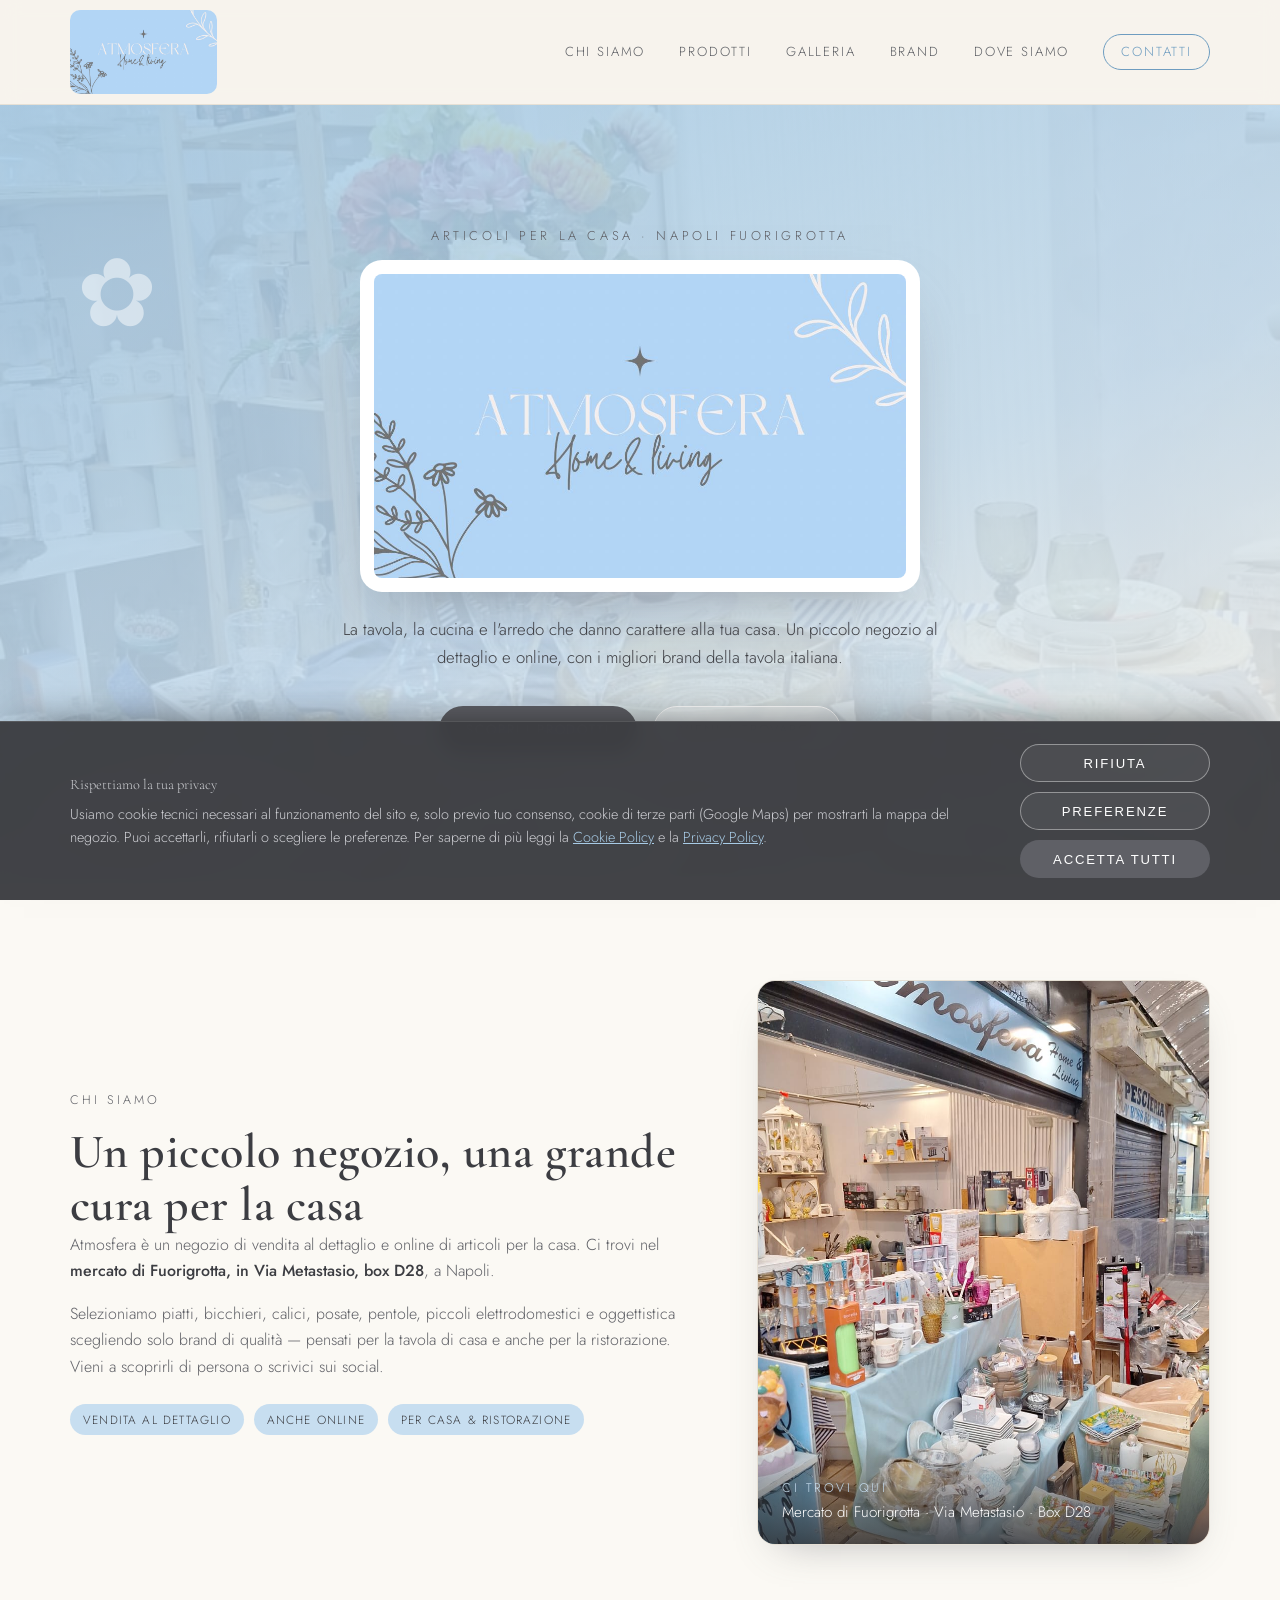
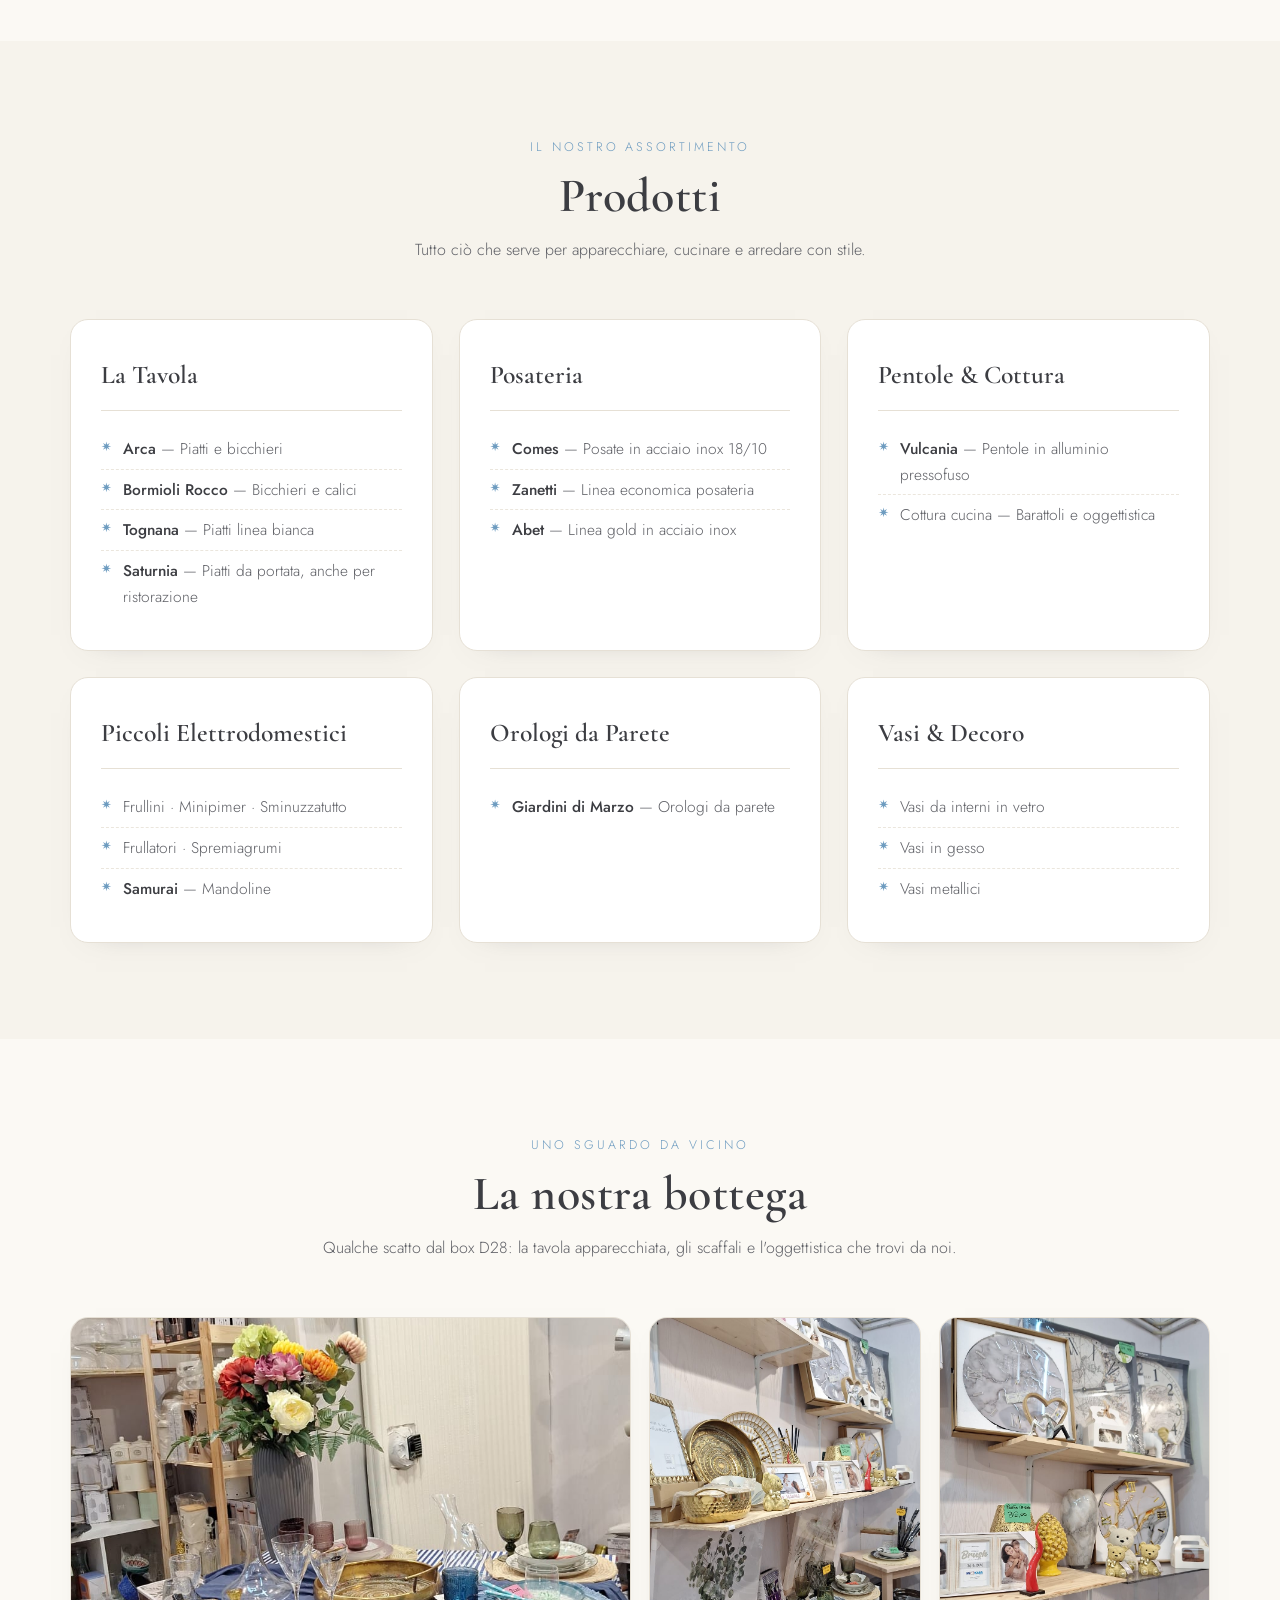
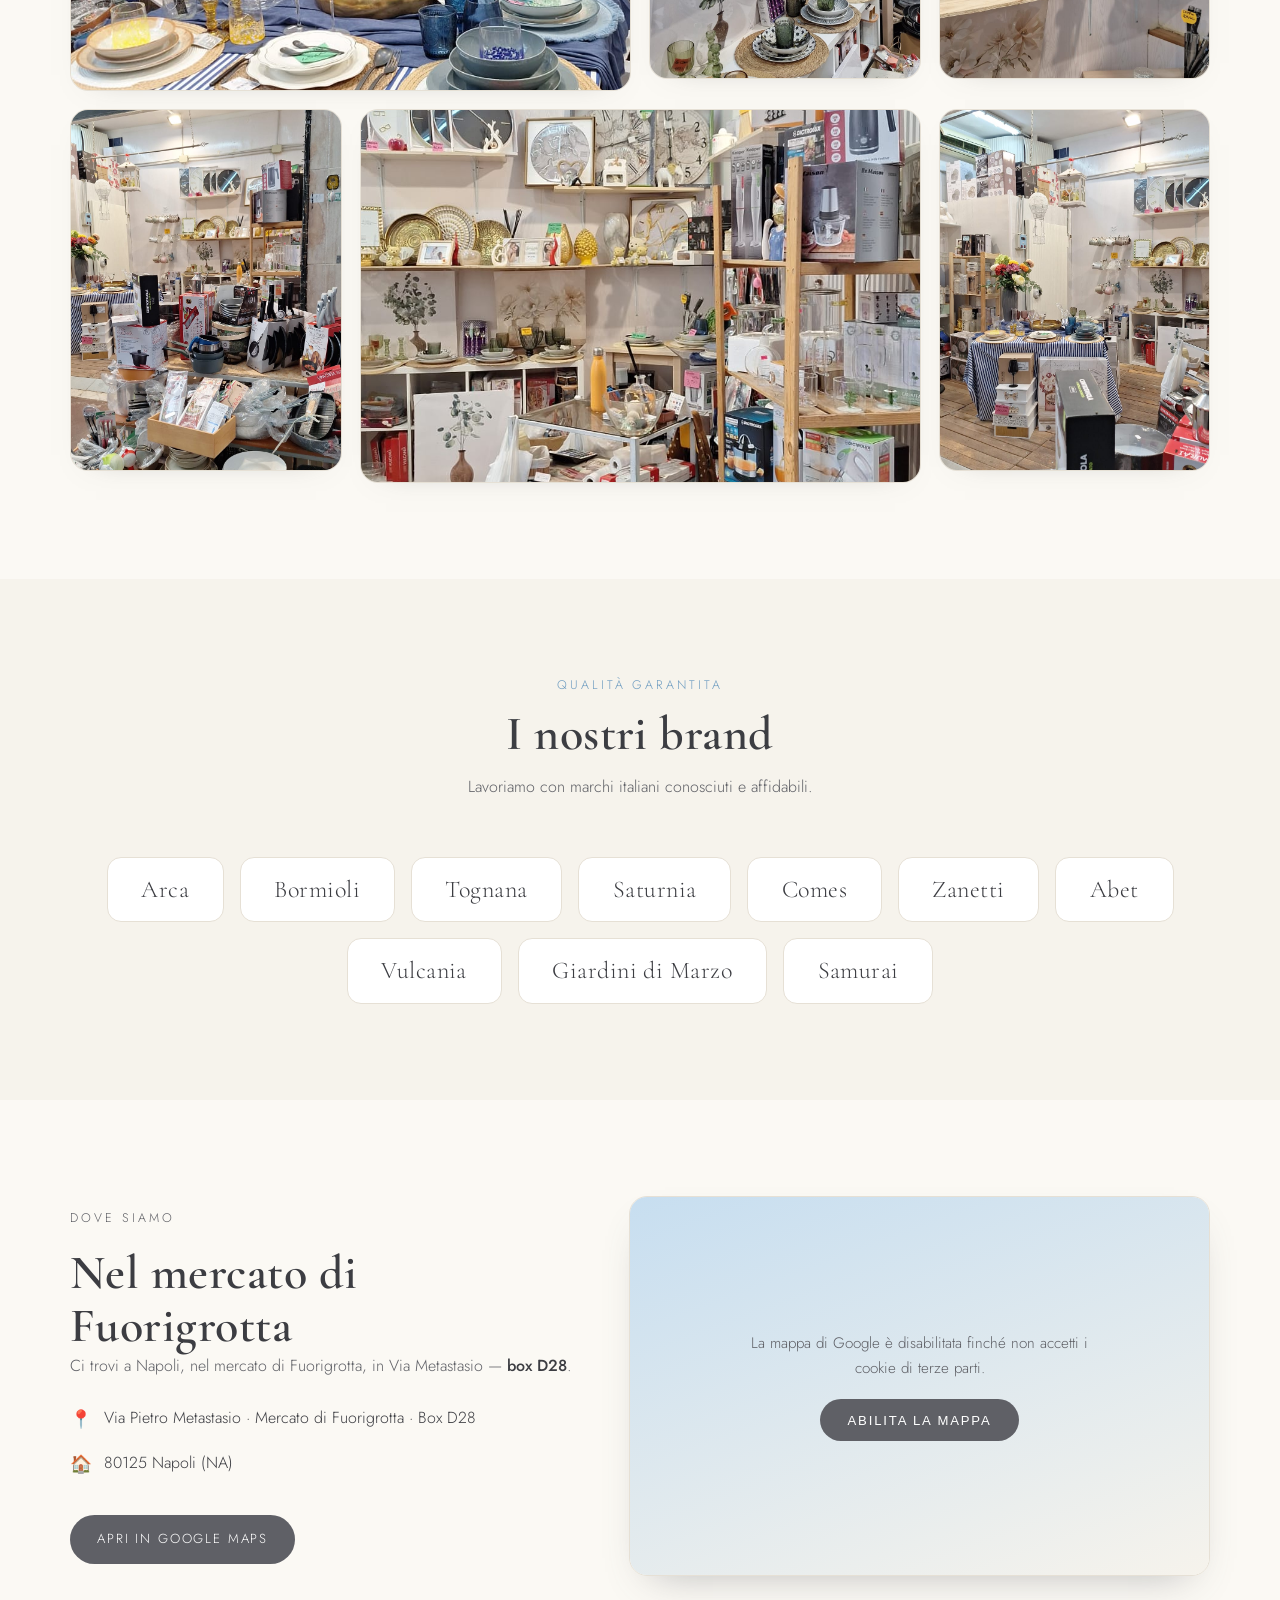
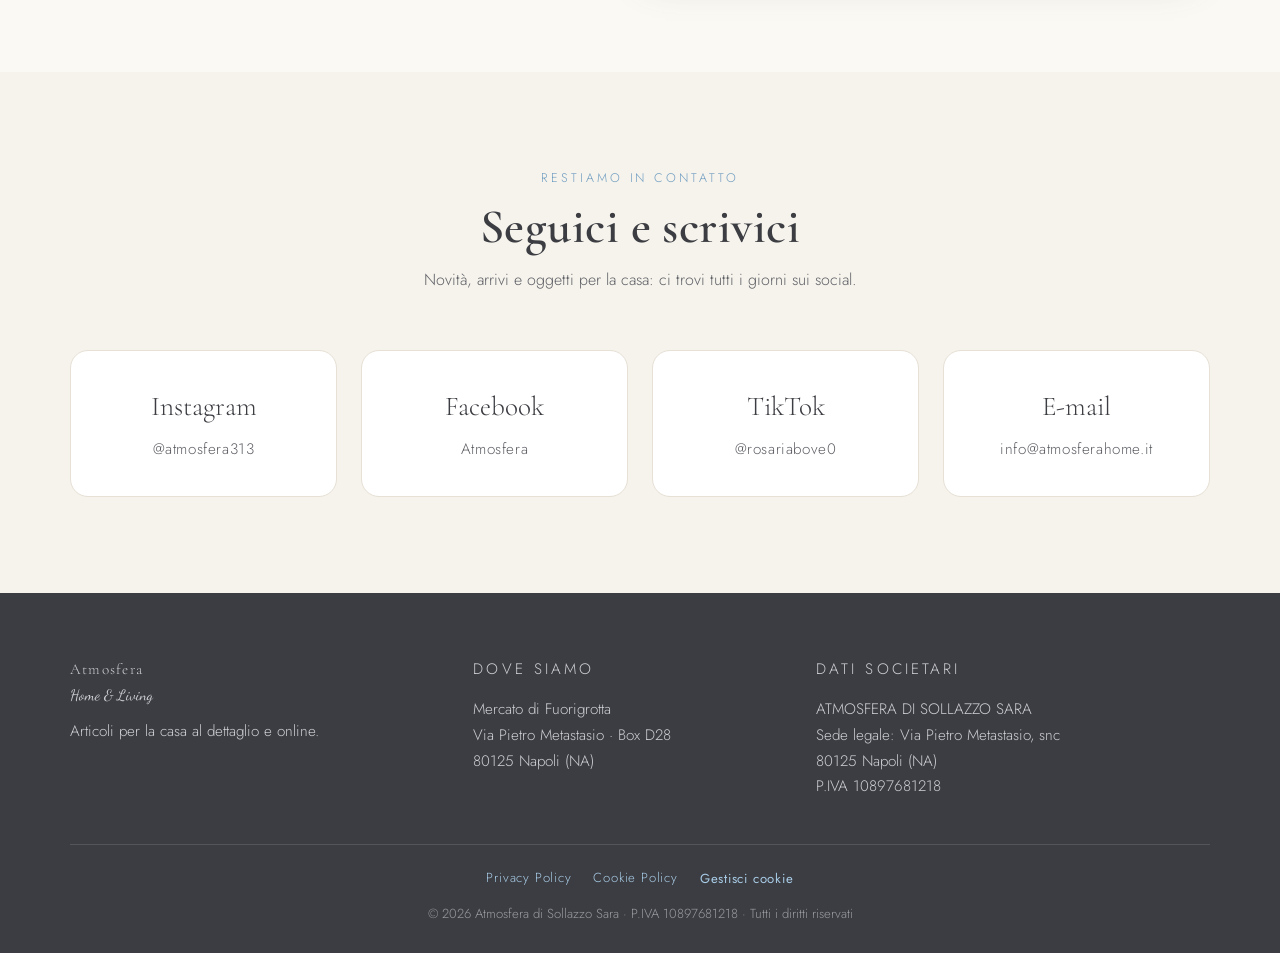
==== commit 8dd4c426: "Aggiunta email di contatto info@atmosferahome.it - Recapito del Titolare nelle informative Privacy e" ====
--- a/index.html
+++ b/index.html
@@ -261,6 +261,10 @@
           <span class="social-name">TikTok</span>
           <span class="social-handle">@rosariabove0</span>
         </a>
+        <a class="social-card" href="mailto:info@atmosferahome.it">
+          <span class="social-name">E-mail</span>
+          <span class="social-handle">info@atmosferahome.it</span>
+        </a>
       </div>
     </div>
   </section>
--- a/styles.css
+++ b/styles.css
@@ -226,7 +226,7 @@
 .map-placeholder p{color:var(--grey);max-width:340px;font-size:.95rem}
 
 /* ===== Contatti / Social ===== */
-.social-grid{display:grid;grid-template-columns:repeat(3,1fr);gap:24px}
+.social-grid{display:grid;grid-template-columns:repeat(4,1fr);gap:24px}
 .social-card{
   background:var(--ivory);border:1px solid var(--line);border-radius:var(--radius);
   padding:34px;text-align:center;transition:.3s;
